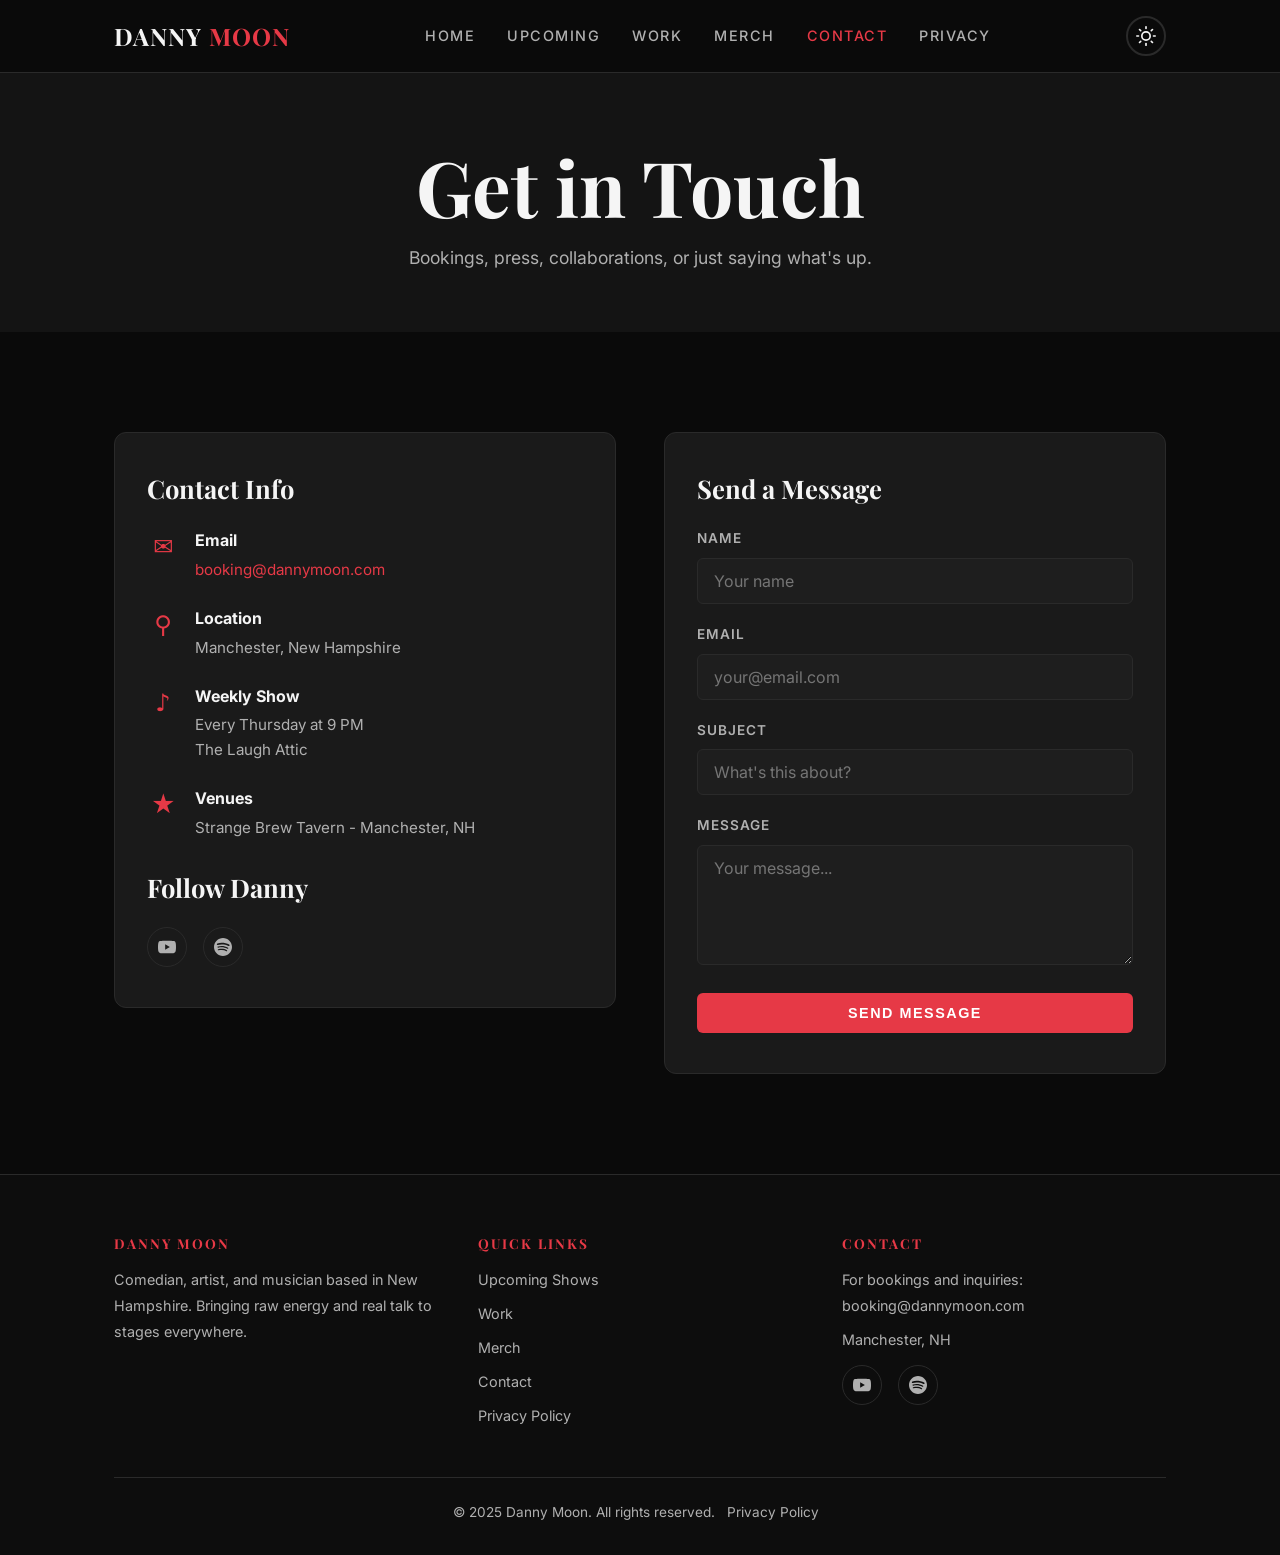
==== dm1/contact.html @ 83f5387e "PUSH IT FOR JESUS" ====
<!DOCTYPE html>
<html lang="en" data-theme="dark">
<head>
  <meta charset="UTF-8">
  <meta name="viewport" content="width=device-width, initial-scale=1.0">
  <title>Contact - Danny Moon</title>
  <meta name="description" content="Get in touch with Danny Moon for bookings, inquiries, and collaborations.">

  <!-- Fonts -->
  <link rel="preconnect" href="https://fonts.googleapis.com">
  <link rel="preconnect" href="https://fonts.gstatic.com" crossorigin>
  <link href="https://fonts.googleapis.com/css2?family=Inter:wght@400;500;600;700&family=Playfair+Display:ital,wght@0,400;0,700;1,400&display=swap" rel="stylesheet">

  <!-- Styles -->
  <link rel="stylesheet" href="style.css">
</head>
<body>

  <!-- ===== NAVIGATION ===== -->
  <nav class="navbar">
    <div class="container">
      <a href="index.html" class="nav-logo">DANNY <span>MOON</span></a>
      <ul class="nav-links" id="nav-links">
        <li><a href="index.html">Home</a></li>
        <li><a href="index.html#upcoming">Upcoming</a></li>
        <li><a href="index.html#work">Work</a></li>
        <li><a href="index.html#merch">Merch</a></li>
        <li><a href="contact.html" class="active">Contact</a></li>
        <li><a href="privacy.html">Privacy</a></li>
      </ul>
      <div style="display:flex;align-items:center;gap:12px;">
        <button class="theme-toggle" id="theme-toggle" aria-label="Toggle theme"></button>
        <button class="hamburger" id="hamburger" aria-label="Menu">
          <span></span><span></span><span></span>
        </button>
      </div>
    </div>
  </nav>

  <!-- ===== CONTACT HERO ===== -->
  <section class="contact-hero">
    <div class="container">
      <h1>Get in Touch</h1>
      <p style="color:var(--text-secondary); margin-top:12px; font-size:1.1rem;">Bookings, press, collaborations, or just saying what's up.</p>
    </div>
  </section>

  <!-- ===== CONTACT CONTENT ===== -->
  <section class="section">
    <div class="container">
      <div class="contact-content">

        <!-- Info Card -->
        <div class="contact-info-card">
          <h3>Contact Info</h3>

          <div class="contact-detail">
            <div class="icon">&#9993;</div>
            <div>
              <strong>Email</strong>
              <p><a href="mailto:booking@dannymoon.com">booking@dannymoon.com</a></p>
            </div>
          </div>

          <div class="contact-detail">
            <div class="icon">&#9906;</div>
            <div>
              <strong>Location</strong>
              <p>Manchester, New Hampshire</p>
            </div>
          </div>

          <div class="contact-detail">
            <div class="icon">&#9834;</div>
            <div>
              <strong>Weekly Show</strong>
              <p>Every Thursday at 9 PM<br>The Laugh Attic</p>
            </div>
          </div>

          <div class="contact-detail">
            <div class="icon">&#9733;</div>
            <div>
              <strong>Venues</strong>
              <p>Strange Brew Tavern - Manchester, NH</p>
            </div>
          </div>

          <h3 style="margin-top:32px;">Follow Danny</h3>
          <div class="social-links" style="margin-top:16px;">
            <a href="https://youtube.com/@moonkiddtv?si=SjjC8oL-Yl4p6Mle" target="_blank" rel="noopener" aria-label="YouTube">
              <svg width="18" height="18" viewBox="0 0 24 24" fill="currentColor"><path d="M23.498 6.186a3.016 3.016 0 0 0-2.122-2.136C19.505 3.545 12 3.545 12 3.545s-7.505 0-9.377.505A3.017 3.017 0 0 0 .502 6.186C0 8.07 0 12 0 12s0 3.93.502 5.814a3.016 3.016 0 0 0 2.122 2.136c1.871.505 9.376.505 9.376.505s7.505 0 9.377-.505a3.015 3.015 0 0 0 2.122-2.136C24 15.93 24 12 24 12s0-3.93-.502-5.814zM9.545 15.568V8.432L15.818 12l-6.273 3.568z"/></svg>
            </a>
            <a href="https://open.spotify.com/artist/1HLNnqBfvIBwXme7tqzdJm?si=hnwbcrXqQ1uflK0Pj6fdUg" target="_blank" rel="noopener" aria-label="Spotify">
              <svg width="18" height="18" viewBox="0 0 24 24" fill="currentColor"><path d="M12 0C5.4 0 0 5.4 0 12s5.4 12 12 12 12-5.4 12-12S18.66 0 12 0zm5.521 17.34c-.24.359-.66.48-1.021.24-2.82-1.74-6.36-2.101-10.561-1.141-.418.122-.779-.179-.899-.539-.12-.421.18-.78.54-.9 4.56-1.021 8.52-.6 11.64 1.32.42.18.479.659.301 1.02zm1.44-3.3c-.301.42-.841.6-1.262.3-3.239-1.98-8.159-2.58-11.939-1.38-.479.12-1.02-.12-1.14-.6-.12-.48.12-1.021.6-1.141C9.6 9.9 15 10.561 18.72 12.84c.361.181.54.78.241 1.2zm.12-3.36C15.24 8.4 8.82 8.16 5.16 9.301c-.6.179-1.2-.181-1.38-.721-.18-.601.18-1.2.72-1.381 4.26-1.26 11.28-1.02 15.721 1.621.539.3.719 1.02.419 1.56-.299.421-1.02.599-1.559.3z"/></svg>
            </a>
          </div>
        </div>

        <!-- Contact Form Card -->
        <div class="contact-form-card">
          <h3>Send a Message</h3>
          <form id="contact-form">
            <div class="form-group">
              <label for="name">Name</label>
              <input type="text" id="name" name="name" placeholder="Your name" required>
            </div>
            <div class="form-group">
              <label for="email">Email</label>
              <input type="email" id="email" name="email" placeholder="your@email.com" required>
            </div>
            <div class="form-group">
              <label for="subject">Subject</label>
              <input type="text" id="subject" name="subject" placeholder="What's this about?">
            </div>
            <div class="form-group">
              <label for="message">Message</label>
              <textarea id="message" name="message" placeholder="Your message..." required></textarea>
            </div>
            <button type="submit" class="btn btn-primary" style="width:100%;">Send Message</button>
          </form>
        </div>

      </div>
    </div>
  </section>

  <!-- ===== FOOTER ===== -->
  <footer class="footer">
    <div class="container">
      <div class="footer-grid">
        <div class="footer-col">
          <h4>Danny Moon</h4>
          <p>Comedian, artist, and musician based in New Hampshire. Bringing raw energy and real talk to stages everywhere.</p>
        </div>
        <div class="footer-col">
          <h4>Quick Links</h4>
          <ul>
            <li><a href="index.html#upcoming">Upcoming Shows</a></li>
            <li><a href="index.html#work">Work</a></li>
            <li><a href="index.html#merch">Merch</a></li>
            <li><a href="contact.html">Contact</a></li>
            <li><a href="privacy.html">Privacy Policy</a></li>
          </ul>
        </div>
        <div class="footer-col">
          <h4>Contact</h4>
          <p>For bookings and inquiries:</p>
          <p><a href="mailto:booking@dannymoon.com">booking@dannymoon.com</a></p>
          <p style="margin-top:8px;">Manchester, NH</p>
          <div class="social-links">
            <a href="https://youtube.com/@moonkiddtv?si=SjjC8oL-Yl4p6Mle" target="_blank" rel="noopener" aria-label="YouTube">
              <svg width="18" height="18" viewBox="0 0 24 24" fill="currentColor"><path d="M23.498 6.186a3.016 3.016 0 0 0-2.122-2.136C19.505 3.545 12 3.545 12 3.545s-7.505 0-9.377.505A3.017 3.017 0 0 0 .502 6.186C0 8.07 0 12 0 12s0 3.93.502 5.814a3.016 3.016 0 0 0 2.122 2.136c1.871.505 9.376.505 9.376.505s7.505 0 9.377-.505a3.015 3.015 0 0 0 2.122-2.136C24 15.93 24 12 24 12s0-3.93-.502-5.814zM9.545 15.568V8.432L15.818 12l-6.273 3.568z"/></svg>
            </a>
            <a href="https://open.spotify.com/artist/1HLNnqBfvIBwXme7tqzdJm?si=hnwbcrXqQ1uflK0Pj6fdUg" target="_blank" rel="noopener" aria-label="Spotify">
              <svg width="18" height="18" viewBox="0 0 24 24" fill="currentColor"><path d="M12 0C5.4 0 0 5.4 0 12s5.4 12 12 12 12-5.4 12-12S18.66 0 12 0zm5.521 17.34c-.24.359-.66.48-1.021.24-2.82-1.74-6.36-2.101-10.561-1.141-.418.122-.779-.179-.899-.539-.12-.421.18-.78.54-.9 4.56-1.021 8.52-.6 11.64 1.32.42.18.479.659.301 1.02zm1.44-3.3c-.301.42-.841.6-1.262.3-3.239-1.98-8.159-2.58-11.939-1.38-.479.12-1.02-.12-1.14-.6-.12-.48.12-1.021.6-1.141C9.6 9.9 15 10.561 18.72 12.84c.361.181.54.78.241 1.2zm.12-3.36C15.24 8.4 8.82 8.16 5.16 9.301c-.6.179-1.2-.181-1.38-.721-.18-.601.18-1.2.72-1.381 4.26-1.26 11.28-1.02 15.721 1.621.539.3.719 1.02.419 1.56-.299.421-1.02.599-1.559.3z"/></svg>
            </a>
          </div>
        </div>
      </div>
      <div class="footer-bottom">
        <p>&copy; 2025 Danny Moon. All rights reserved. <a href="privacy.html">Privacy Policy</a></p>
      </div>
    </div>
  </footer>

  <script src="script.js"></script>
</body>
</html>
---- dm1/style.css ----
/* ============================================
   Danny Moon - dannymoon.com
   Brand Colors: Red (#E63946) + Black + White
   ============================================ */

/* --- CSS Custom Properties (Dark Mode Default) --- */
:root {
  --bg-primary: #0a0a0a;
  --bg-secondary: #141414;
  --bg-card: #1a1a1a;
  --text-primary: #f5f5f5;
  --text-secondary: #b0b0b0;
  --accent: #E63946;
  --accent-hover: #ff4d5a;
  --border: #2a2a2a;
  --overlay: rgba(0, 0, 0, 0.65);
  --shadow: 0 4px 24px rgba(0, 0, 0, 0.4);
  --nav-bg: rgba(10, 10, 10, 0.92);
  --footer-bg: #0d0d0d;
  --input-bg: #1e1e1e;
  --transition: 0.3s ease;
}

/* --- Light Mode --- */
[data-theme="light"] {
  --bg-primary: #fafafa;
  --bg-secondary: #f0f0f0;
  --bg-card: #ffffff;
  --text-primary: #1a1a1a;
  --text-secondary: #555555;
  --accent: #D62839;
  --accent-hover: #b71c2c;
  --border: #ddd;
  --overlay: rgba(255, 255, 255, 0.45);
  --shadow: 0 4px 24px rgba(0, 0, 0, 0.1);
  --nav-bg: rgba(250, 250, 250, 0.92);
  --footer-bg: #eaeaea;
  --input-bg: #f5f5f5;
}

/* --- Reset & Base --- */
*,
*::before,
*::after {
  margin: 0;
  padding: 0;
  box-sizing: border-box;
}

html {
  scroll-behavior: smooth;
  font-size: 16px;
}

body {
  font-family: 'Inter', 'Segoe UI', system-ui, -apple-system, sans-serif;
  background-color: var(--bg-primary);
  color: var(--text-primary);
  line-height: 1.6;
  transition: background-color var(--transition), color var(--transition);
  overflow-x: hidden;
}

a {
  color: var(--accent);
  text-decoration: none;
  transition: color var(--transition);
}

a:hover {
  color: var(--accent-hover);
}

img {
  max-width: 100%;
  display: block;
}

/* --- Typography --- */
h1, h2, h3, h4 {
  font-family: 'Playfair Display', Georgia, serif;
  font-weight: 700;
  line-height: 1.2;
}

h1 { font-size: clamp(2.5rem, 6vw, 5rem); }
h2 { font-size: clamp(1.8rem, 4vw, 3rem); }
h3 { font-size: clamp(1.2rem, 2.5vw, 1.6rem); }

/* --- Container --- */
.container {
  max-width: 1100px;
  margin: 0 auto;
  padding: 0 24px;
}

/* --- Navigation --- */
.navbar {
  position: fixed;
  top: 0;
  left: 0;
  width: 100%;
  z-index: 1000;
  background: var(--nav-bg);
  backdrop-filter: blur(12px);
  -webkit-backdrop-filter: blur(12px);
  border-bottom: 1px solid var(--border);
  transition: background var(--transition);
}

.navbar .container {
  display: flex;
  align-items: center;
  justify-content: space-between;
  padding-top: 16px;
  padding-bottom: 16px;
}

.nav-logo {
  font-family: 'Playfair Display', Georgia, serif;
  font-size: 1.5rem;
  font-weight: 700;
  color: var(--text-primary);
  letter-spacing: 1px;
}

.nav-logo span {
  color: var(--accent);
}

.nav-links {
  display: flex;
  align-items: center;
  gap: 32px;
  list-style: none;
}

.nav-links a {
  color: var(--text-secondary);
  font-size: 0.9rem;
  font-weight: 500;
  text-transform: uppercase;
  letter-spacing: 1.5px;
  transition: color var(--transition);
}

.nav-links a:hover,
.nav-links a.active {
  color: var(--accent);
}

/* Theme Toggle */
.theme-toggle {
  background: none;
  border: 2px solid var(--border);
  border-radius: 50%;
  width: 40px;
  height: 40px;
  cursor: pointer;
  display: flex;
  align-items: center;
  justify-content: center;
  font-size: 1.2rem;
  color: var(--text-primary);
  transition: border-color var(--transition), color var(--transition);
}

.theme-toggle:hover {
  border-color: var(--accent);
  color: var(--accent);
}

/* Hamburger */
.hamburger {
  display: none;
  flex-direction: column;
  gap: 5px;
  background: none;
  border: none;
  cursor: pointer;
  padding: 4px;
}

.hamburger span {
  display: block;
  width: 26px;
  height: 2px;
  background: var(--text-primary);
  border-radius: 2px;
  transition: transform var(--transition), opacity var(--transition);
}

.hamburger.active span:nth-child(1) {
  transform: translateY(7px) rotate(45deg);
}

.hamburger.active span:nth-child(2) {
  opacity: 0;
}

.hamburger.active span:nth-child(3) {
  transform: translateY(-7px) rotate(-45deg);
}

/* --- Hero Section --- */
.hero {
  position: relative;
  height: 100vh;
  min-height: 600px;
  display: flex;
  align-items: center;
  justify-content: center;
  overflow: hidden;
}

.hero-slideshow {
  position: absolute;
  inset: 0;
  z-index: 0;
}

.hero-slideshow img {
  position: absolute;
  inset: 0;
  width: 100%;
  height: 100%;
  object-fit: cover;
  object-position: center top;
  opacity: 0;
  transition: opacity 1.5s ease-in-out;
}

.hero-slideshow img.active {
  opacity: 1;
}

.hero-overlay {
  position: absolute;
  inset: 0;
  background: var(--overlay);
  z-index: 1;
  transition: background var(--transition);
}

[data-theme="light"] .hero-overlay {
  background: rgba(255, 255, 255, 0.5);
}

.hero-content {
  position: relative;
  z-index: 2;
  text-align: center;
  padding: 0 24px;
  max-width: 800px;
}

.hero-content h1 {
  margin-bottom: 8px;
  text-shadow: 0 2px 16px rgba(0,0,0,0.5);
}

[data-theme="light"] .hero-content h1 {
  text-shadow: 0 2px 16px rgba(255,255,255,0.7);
}

.hero-content .tagline {
  font-size: clamp(1rem, 2.5vw, 1.3rem);
  color: var(--text-secondary);
  font-style: italic;
  margin-bottom: 32px;
}

.hero-scroll {
  display: inline-block;
  margin-top: 40px;
  animation: bounce 2s infinite;
}

.hero-scroll svg {
  width: 32px;
  height: 32px;
  stroke: var(--accent);
}

@keyframes bounce {
  0%, 20%, 50%, 80%, 100% { transform: translateY(0); }
  40% { transform: translateY(-12px); }
  60% { transform: translateY(-6px); }
}

/* --- Section Base --- */
.section {
  padding: 100px 0;
}

.section-alt {
  background: var(--bg-secondary);
}

.section-header {
  text-align: center;
  margin-bottom: 60px;
}

.section-header h2 {
  margin-bottom: 12px;
}

.section-header .accent-line {
  width: 60px;
  height: 3px;
  background: var(--accent);
  margin: 0 auto;
  border-radius: 2px;
}

/* --- Welcome Section --- */
.welcome {
  text-align: center;
}

.welcome blockquote {
  font-family: 'Playfair Display', Georgia, serif;
  font-size: clamp(1.3rem, 3vw, 2rem);
  font-style: italic;
  color: var(--text-primary);
  max-width: 700px;
  margin: 0 auto 20px;
  line-height: 1.5;
}

.welcome blockquote::before {
  content: "\201C";
  font-size: 4rem;
  color: var(--accent);
  display: block;
  line-height: 0.5;
  margin-bottom: 16px;
}

.welcome cite {
  font-size: 1rem;
  color: var(--accent);
  font-style: normal;
  font-weight: 600;
  letter-spacing: 2px;
  text-transform: uppercase;
}

/* --- Upcoming Section --- */
.upcoming-banner {
  background: var(--bg-card);
  border: 1px solid var(--border);
  border-left: 4px solid var(--accent);
  border-radius: 8px;
  padding: 32px 40px;
  margin-bottom: 32px;
  text-align: center;
}

.upcoming-banner h3 {
  margin-bottom: 8px;
  color: var(--accent);
}

.upcoming-banner p {
  color: var(--text-secondary);
  font-size: 1.05rem;
}

.upcoming-venue {
  font-weight: 600;
  color: var(--text-primary);
  display: block;
  margin-top: 6px;
}

.show-list {
  list-style: none;
  display: flex;
  flex-direction: column;
  gap: 16px;
}

.show-item {
  display: flex;
  align-items: center;
  justify-content: space-between;
  background: var(--bg-card);
  border: 1px solid var(--border);
  border-radius: 8px;
  padding: 20px 28px;
  transition: border-color var(--transition), transform var(--transition);
}

.show-item:hover {
  border-color: var(--accent);
  transform: translateY(-2px);
}

.show-date {
  font-family: 'Playfair Display', Georgia, serif;
  font-size: 1.1rem;
  font-weight: 700;
  min-width: 100px;
}

.show-info {
  flex: 1;
  padding: 0 24px;
}

.show-info .venue {
  font-weight: 600;
  font-size: 1rem;
}

.show-info .location {
  color: var(--text-secondary);
  font-size: 0.9rem;
}

.show-time {
  color: var(--accent);
  font-weight: 600;
  font-size: 0.95rem;
}

/* --- Work Section --- */
.work-grid {
  display: grid;
  grid-template-columns: repeat(auto-fit, minmax(320px, 1fr));
  gap: 32px;
}

.work-card {
  background: var(--bg-card);
  border: 1px solid var(--border);
  border-radius: 12px;
  padding: 40px 32px;
  text-align: center;
  transition: border-color var(--transition), transform var(--transition), box-shadow var(--transition);
}

.work-card:hover {
  border-color: var(--accent);
  transform: translateY(-4px);
  box-shadow: var(--shadow);
}

.work-card .icon {
  font-size: 3rem;
  margin-bottom: 20px;
}

.work-card h3 {
  margin-bottom: 12px;
}

.work-card p {
  color: var(--text-secondary);
  margin-bottom: 24px;
  font-size: 0.95rem;
}

.btn {
  display: inline-block;
  padding: 12px 32px;
  border-radius: 6px;
  font-weight: 600;
  font-size: 0.9rem;
  text-transform: uppercase;
  letter-spacing: 1.5px;
  transition: all var(--transition);
  cursor: pointer;
  border: none;
}

.btn-primary {
  background: var(--accent);
  color: #fff;
}

.btn-primary:hover {
  background: var(--accent-hover);
  color: #fff;
  transform: translateY(-2px);
}

.btn-outline {
  background: transparent;
  color: var(--accent);
  border: 2px solid var(--accent);
}

.btn-outline:hover {
  background: var(--accent);
  color: #fff;
}

/* --- Merch Section --- */
.merch-cta {
  text-align: center;
  padding: 60px 32px;
  background: var(--bg-card);
  border: 1px solid var(--border);
  border-radius: 12px;
}

.merch-cta h2 {
  margin-bottom: 16px;
}

.merch-cta p {
  color: var(--text-secondary);
  margin-bottom: 28px;
  max-width: 500px;
  margin-left: auto;
  margin-right: auto;
}

/* --- Newsletter Section --- */
.newsletter {
  text-align: center;
}

.newsletter-form {
  display: flex;
  gap: 12px;
  max-width: 480px;
  margin: 0 auto;
}

.newsletter-form input[type="email"] {
  flex: 1;
  padding: 14px 20px;
  border: 1px solid var(--border);
  border-radius: 6px;
  background: var(--input-bg);
  color: var(--text-primary);
  font-size: 1rem;
  outline: none;
  transition: border-color var(--transition);
}

.newsletter-form input[type="email"]:focus {
  border-color: var(--accent);
}

.newsletter-form input[type="email"]::placeholder {
  color: var(--text-secondary);
}

.newsletter-msg {
  margin-top: 12px;
  font-size: 0.9rem;
  color: var(--accent);
  min-height: 24px;
}

/* --- Footer --- */
.footer {
  background: var(--footer-bg);
  border-top: 1px solid var(--border);
  padding: 60px 0 32px;
  transition: background var(--transition);
}

.footer-grid {
  display: grid;
  grid-template-columns: repeat(auto-fit, minmax(220px, 1fr));
  gap: 40px;
  margin-bottom: 40px;
}

.footer-col h4 {
  font-size: 0.85rem;
  text-transform: uppercase;
  letter-spacing: 2px;
  color: var(--accent);
  margin-bottom: 16px;
}

.footer-col p,
.footer-col a {
  color: var(--text-secondary);
  font-size: 0.9rem;
  line-height: 1.8;
}

.footer-col a:hover {
  color: var(--accent);
}

.footer-col ul {
  list-style: none;
}

.footer-col ul li {
  margin-bottom: 8px;
}

.social-links {
  display: flex;
  gap: 16px;
  margin-top: 12px;
}

.social-links a {
  display: flex;
  align-items: center;
  justify-content: center;
  width: 40px;
  height: 40px;
  border: 1px solid var(--border);
  border-radius: 50%;
  color: var(--text-secondary);
  font-size: 1.1rem;
  transition: all var(--transition);
}

.social-links a:hover {
  border-color: var(--accent);
  color: var(--accent);
  transform: translateY(-2px);
}

.footer-bottom {
  border-top: 1px solid var(--border);
  padding-top: 24px;
  text-align: center;
  color: var(--text-secondary);
  font-size: 0.85rem;
}

.footer-bottom a {
  color: var(--text-secondary);
  margin: 0 8px;
}

.footer-bottom a:hover {
  color: var(--accent);
}

/* --- Contact Page --- */
.contact-hero {
  padding-top: 140px;
  padding-bottom: 60px;
  text-align: center;
  background: var(--bg-secondary);
}

.contact-content {
  display: grid;
  grid-template-columns: 1fr 1fr;
  gap: 48px;
  align-items: start;
}

.contact-info-card {
  background: var(--bg-card);
  border: 1px solid var(--border);
  border-radius: 12px;
  padding: 40px 32px;
}

.contact-info-card h3 {
  margin-bottom: 24px;
}

.contact-detail {
  display: flex;
  align-items: flex-start;
  gap: 16px;
  margin-bottom: 24px;
}

.contact-detail .icon {
  font-size: 1.5rem;
  color: var(--accent);
  min-width: 32px;
  text-align: center;
}

.contact-detail p {
  color: var(--text-secondary);
  font-size: 0.95rem;
}

.contact-detail strong {
  color: var(--text-primary);
  display: block;
  margin-bottom: 4px;
}

.contact-form-card {
  background: var(--bg-card);
  border: 1px solid var(--border);
  border-radius: 12px;
  padding: 40px 32px;
}

.contact-form-card h3 {
  margin-bottom: 24px;
}

.form-group {
  margin-bottom: 20px;
}

.form-group label {
  display: block;
  font-size: 0.85rem;
  font-weight: 600;
  text-transform: uppercase;
  letter-spacing: 1px;
  color: var(--text-secondary);
  margin-bottom: 8px;
}

.form-group input,
.form-group textarea {
  width: 100%;
  padding: 12px 16px;
  border: 1px solid var(--border);
  border-radius: 6px;
  background: var(--input-bg);
  color: var(--text-primary);
  font-size: 1rem;
  font-family: inherit;
  outline: none;
  transition: border-color var(--transition);
}

.form-group input:focus,
.form-group textarea:focus {
  border-color: var(--accent);
}

.form-group textarea {
  resize: vertical;
  min-height: 120px;
}

/* --- Privacy Page --- */
.privacy-hero {
  padding-top: 140px;
  padding-bottom: 60px;
  text-align: center;
  background: var(--bg-secondary);
}

.privacy-content {
  max-width: 800px;
  margin: 0 auto;
}

.privacy-content h2 {
  font-size: 1.5rem;
  margin-top: 40px;
  margin-bottom: 16px;
  color: var(--accent);
}

.privacy-content h3 {
  font-size: 1.2rem;
  margin-top: 24px;
  margin-bottom: 12px;
}

.privacy-content p {
  color: var(--text-secondary);
  margin-bottom: 16px;
  font-size: 0.95rem;
}

.privacy-content ul {
  color: var(--text-secondary);
  margin-bottom: 16px;
  padding-left: 24px;
  font-size: 0.95rem;
}

.privacy-content ul li {
  margin-bottom: 8px;
}

.privacy-content strong {
  color: var(--text-primary);
}

/* --- Responsive --- */
@media (max-width: 768px) {
  .nav-links {
    display: none;
    position: absolute;
    top: 100%;
    left: 0;
    width: 100%;
    background: var(--nav-bg);
    backdrop-filter: blur(12px);
    flex-direction: column;
    padding: 24px;
    gap: 20px;
    border-bottom: 1px solid var(--border);
  }

  .nav-links.open {
    display: flex;
  }

  .hamburger {
    display: flex;
  }

  .hero-content h1 {
    font-size: clamp(2rem, 8vw, 3.5rem);
  }

  .show-item {
    flex-direction: column;
    text-align: center;
    gap: 8px;
  }

  .show-info {
    padding: 0;
  }

  .work-grid {
    grid-template-columns: 1fr;
  }

  .contact-content {
    grid-template-columns: 1fr;
  }

  .newsletter-form {
    flex-direction: column;
  }

  .footer-grid {
    grid-template-columns: 1fr;
    text-align: center;
  }

  .social-links {
    justify-content: center;
  }
}

@media (max-width: 480px) {
  .section {
    padding: 64px 0;
  }

  .upcoming-banner {
    padding: 24px 20px;
  }
}
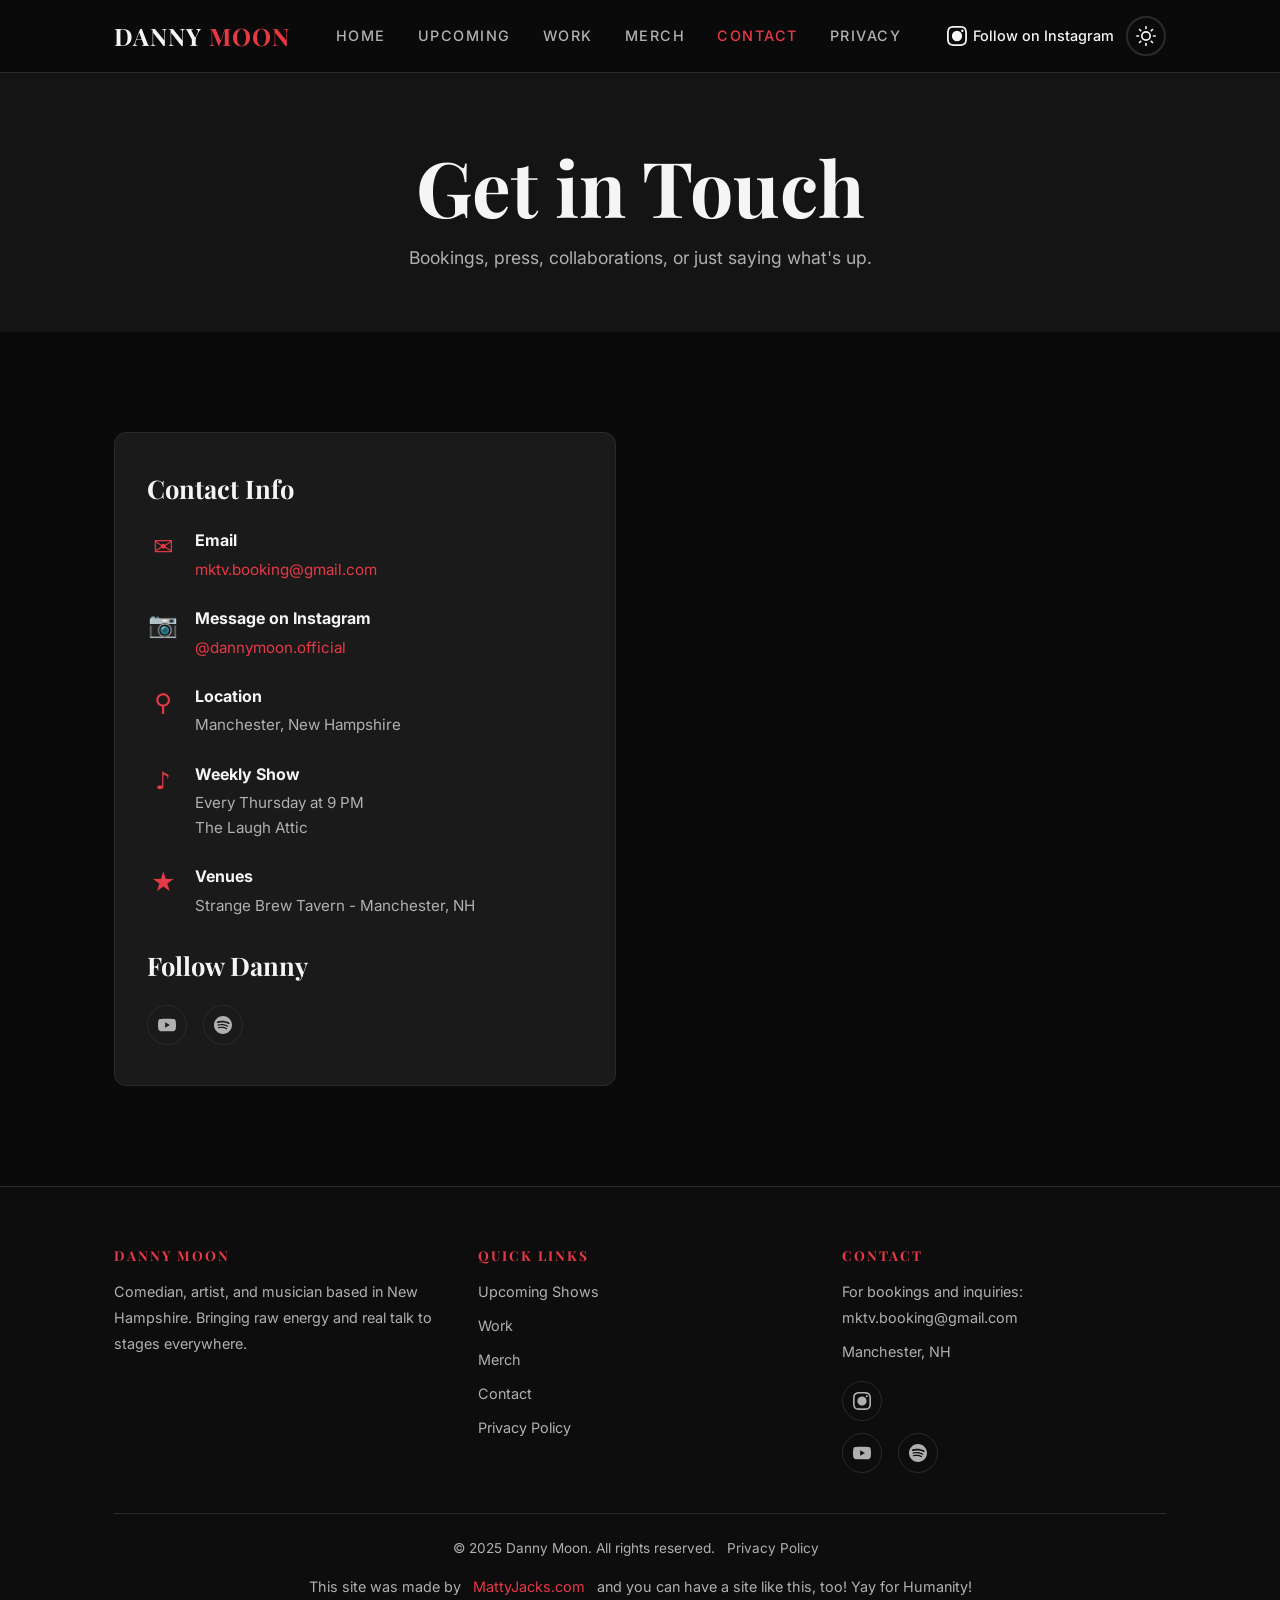
==== commit ed1171e0: "Added Instagram and Other Fixes" ====
--- a/dm1/contact.html
+++ b/dm1/contact.html
@@ -29,6 +29,10 @@
         <li><a href="privacy.html">Privacy</a></li>
       </ul>
       <div style="display:flex;align-items:center;gap:12px;">
+        <a href="https://www.instagram.com/dannymoon.official" target="_blank" rel="noopener" aria-label="Instagram" style="display:flex;align-items:center;gap:6px;color:var(--text-primary);text-decoration:none;font-size:0.9rem;font-weight:500;transition:color var(--transition);" class="instagram-link">
+          <svg width="20" height="20" viewBox="0 0 24 24" fill="currentColor"><path d="M12 2.163c3.204 0 3.584.012 4.85.07 3.252.148 4.771 1.691 4.919 4.919.058 1.265.069 1.645.069 4.849 0 3.205-.012 3.584-.069 4.849-.149 3.225-1.664 4.771-4.919 4.919-1.266.058-1.644.07-4.85.07-3.204 0-3.584-.012-4.849-.07-3.26-.149-4.771-1.699-4.919-4.92-.058-1.265-.07-1.644-.07-4.849 0-3.204.013-3.583.07-4.849.149-3.227 1.664-4.771 4.919-4.919 1.266-.057 1.645-.069 4.849-.069zm0-2.163c-3.259 0-3.667.014-4.947.072-4.358.2-6.78 2.618-6.98 6.98-.059 1.281-.073 1.689-.073 4.948 0 3.259.014 3.668.072 4.948.2 4.358 2.618 6.78 6.98 6.98 1.281.058 1.689.072 4.948.072 3.259 0 3.668-.014 4.948-.072 4.354-.2 6.782-2.618 6.979-6.98.059-1.28.073-1.689.073-4.948 0-3.259-.014-3.667-.072-4.947-.196-4.354-2.617-6.78-6.979-6.98-1.281-.059-1.69-.073-4.949-.073zM5.838 12a6.162 6.162 0 1 1 12.324 0 6.162 6.162 0 0 1-12.324 0zM12 16a4 4 0 1 1 0-8 4 4 0 0 1 0 8zm4.965-10.322a1.44 1.44 0 1 1 2.881.001 1.44 1.44 0 0 1-2.881-.001z"/></svg>
+          Follow on Instagram
+        </a>
         <button class="theme-toggle" id="theme-toggle" aria-label="Toggle theme"></button>
         <button class="hamburger" id="hamburger" aria-label="Menu">
           <span></span><span></span><span></span>
@@ -58,7 +62,15 @@
             <div class="icon">&#9993;</div>
             <div>
               <strong>Email</strong>
-              <p><a href="mailto:booking@dannymoon.com">booking@dannymoon.com</a></p>
+              <p><a href="mailto:mktv.booking@gmail.com">mktv.booking@gmail.com</a></p>
+            </div>
+          </div>
+
+          <div class="contact-detail">
+            <div class="icon">📷</div>
+            <div>
+              <strong>Message on Instagram</strong>
+              <p><a href="https://www.instagram.com/dannymoon.official" target="_blank" rel="noopener">@dannymoon.official</a></p>
             </div>
           </div>
 
@@ -97,29 +109,6 @@
           </div>
         </div>
 
-        <!-- Contact Form Card -->
-        <div class="contact-form-card">
-          <h3>Send a Message</h3>
-          <form id="contact-form">
-            <div class="form-group">
-              <label for="name">Name</label>
-              <input type="text" id="name" name="name" placeholder="Your name" required>
-            </div>
-            <div class="form-group">
-              <label for="email">Email</label>
-              <input type="email" id="email" name="email" placeholder="your@email.com" required>
-            </div>
-            <div class="form-group">
-              <label for="subject">Subject</label>
-              <input type="text" id="subject" name="subject" placeholder="What's this about?">
-            </div>
-            <div class="form-group">
-              <label for="message">Message</label>
-              <textarea id="message" name="message" placeholder="Your message..." required></textarea>
-            </div>
-            <button type="submit" class="btn btn-primary" style="width:100%;">Send Message</button>
-          </form>
-        </div>
 
       </div>
     </div>
@@ -146,8 +135,13 @@
         <div class="footer-col">
           <h4>Contact</h4>
           <p>For bookings and inquiries:</p>
-          <p><a href="mailto:booking@dannymoon.com">booking@dannymoon.com</a></p>
+          <p><a href="mailto:mktv.booking@gmail.com">mktv.booking@gmail.com</a></p>
           <p style="margin-top:8px;">Manchester, NH</p>
+          <div class="social-links" style="margin-top:16px;">
+            <a href="https://www.instagram.com/dannymoon.official" target="_blank" rel="noopener" aria-label="Instagram">
+              <svg width="18" height="18" viewBox="0 0 24 24" fill="currentColor"><path d="M12 2.163c3.204 0 3.584.012 4.85.07 3.252.148 4.771 1.691 4.919 4.919.058 1.265.069 1.645.069 4.849 0 3.205-.012 3.584-.069 4.849-.149 3.225-1.664 4.771-4.919 4.919-1.266.058-1.644.07-4.85.07-3.204 0-3.584-.012-4.849-.07-3.26-.149-4.771-1.699-4.919-4.92-.058-1.265-.07-1.644-.07-4.849 0-3.204.013-3.583.07-4.849.149-3.227 1.664-4.771 4.919-4.919 1.266-.057 1.645-.069 4.849-.069zm0-2.163c-3.259 0-3.667.014-4.947.072-4.358.2-6.78 2.618-6.98 6.98-.059 1.281-.073 1.689-.073 4.948 0 3.259.014 3.668.072 4.948.2 4.358 2.618 6.78 6.98 6.98 1.281.058 1.689.072 4.948.072 3.259 0 3.668-.014 4.948-.072 4.354-.2 6.782-2.618 6.979-6.98.059-1.28.073-1.689.073-4.948 0-3.259-.014-3.667-.072-4.947-.196-4.354-2.617-6.78-6.979-6.98-1.281-.059-1.69-.073-4.949-.073zM5.838 12a6.162 6.162 0 1 1 12.324 0 6.162 6.162 0 0 1-12.324 0zM12 16a4 4 0 1 1 0-8 4 4 0 0 1 0 8zm4.965-10.322a1.44 1.44 0 1 1 2.881.001 1.44 1.44 0 0 1-2.881-.001z"/></svg>
+            </a>
+          </div>
           <div class="social-links">
             <a href="https://youtube.com/@moonkiddtv?si=SjjC8oL-Yl4p6Mle" target="_blank" rel="noopener" aria-label="YouTube">
               <svg width="18" height="18" viewBox="0 0 24 24" fill="currentColor"><path d="M23.498 6.186a3.016 3.016 0 0 0-2.122-2.136C19.505 3.545 12 3.545 12 3.545s-7.505 0-9.377.505A3.017 3.017 0 0 0 .502 6.186C0 8.07 0 12 0 12s0 3.93.502 5.814a3.016 3.016 0 0 0 2.122 2.136c1.871.505 9.376.505 9.376.505s7.505 0 9.377-.505a3.015 3.015 0 0 0 2.122-2.136C24 15.93 24 12 24 12s0-3.93-.502-5.814zM9.545 15.568V8.432L15.818 12l-6.273 3.568z"/></svg>
@@ -160,6 +154,7 @@
       </div>
       <div class="footer-bottom">
         <p>&copy; 2025 Danny Moon. All rights reserved. <a href="privacy.html">Privacy Policy</a></p>
+        <p style="margin-top:16px;font-size:0.9rem;color:var(--text-secondary);">This site was made by <a href="https://mattyjacks.com" target="_blank" rel="noopener" style="color:var(--accent);text-decoration:none;">MattyJacks.com</a> and you can have a site like this, too! Yay for Humanity!</p>
       </div>
     </div>
   </footer>
--- a/dm1/style.css
+++ b/dm1/style.css
@@ -498,6 +498,57 @@
   color: #fff;
 }
 
+/* --- Events Section --- */
+.events-gallery {
+  display: grid;
+  grid-template-columns: repeat(auto-fit, minmax(300px, 1fr));
+  gap: 32px;
+  margin-bottom: 32px;
+}
+
+.event-card {
+  position: relative;
+  overflow: hidden;
+  border-radius: 12px;
+  aspect-ratio: 4/3;
+  cursor: pointer;
+  transition: transform var(--transition);
+}
+
+.event-card img {
+  width: 100%;
+  height: 100%;
+  object-fit: cover;
+  object-position: center;
+  transition: transform var(--transition);
+}
+
+.event-card:hover img {
+  transform: scale(1.05);
+}
+
+.event-overlay {
+  position: absolute;
+  inset: 0;
+  background: linear-gradient(135deg, rgba(230, 57, 70, 0.8) 0%, rgba(0, 0, 0, 0.8) 100%);
+  display: flex;
+  align-items: center;
+  justify-content: center;
+  opacity: 0;
+  transition: opacity var(--transition);
+}
+
+.event-card:hover .event-overlay {
+  opacity: 1;
+}
+
+.event-overlay h3 {
+  color: #fff;
+  text-align: center;
+  font-size: 1.5rem;
+  text-shadow: 0 2px 8px rgba(0, 0, 0, 0.5);
+}
+
 /* --- Merch Section --- */
 .merch-cta {
   text-align: center;
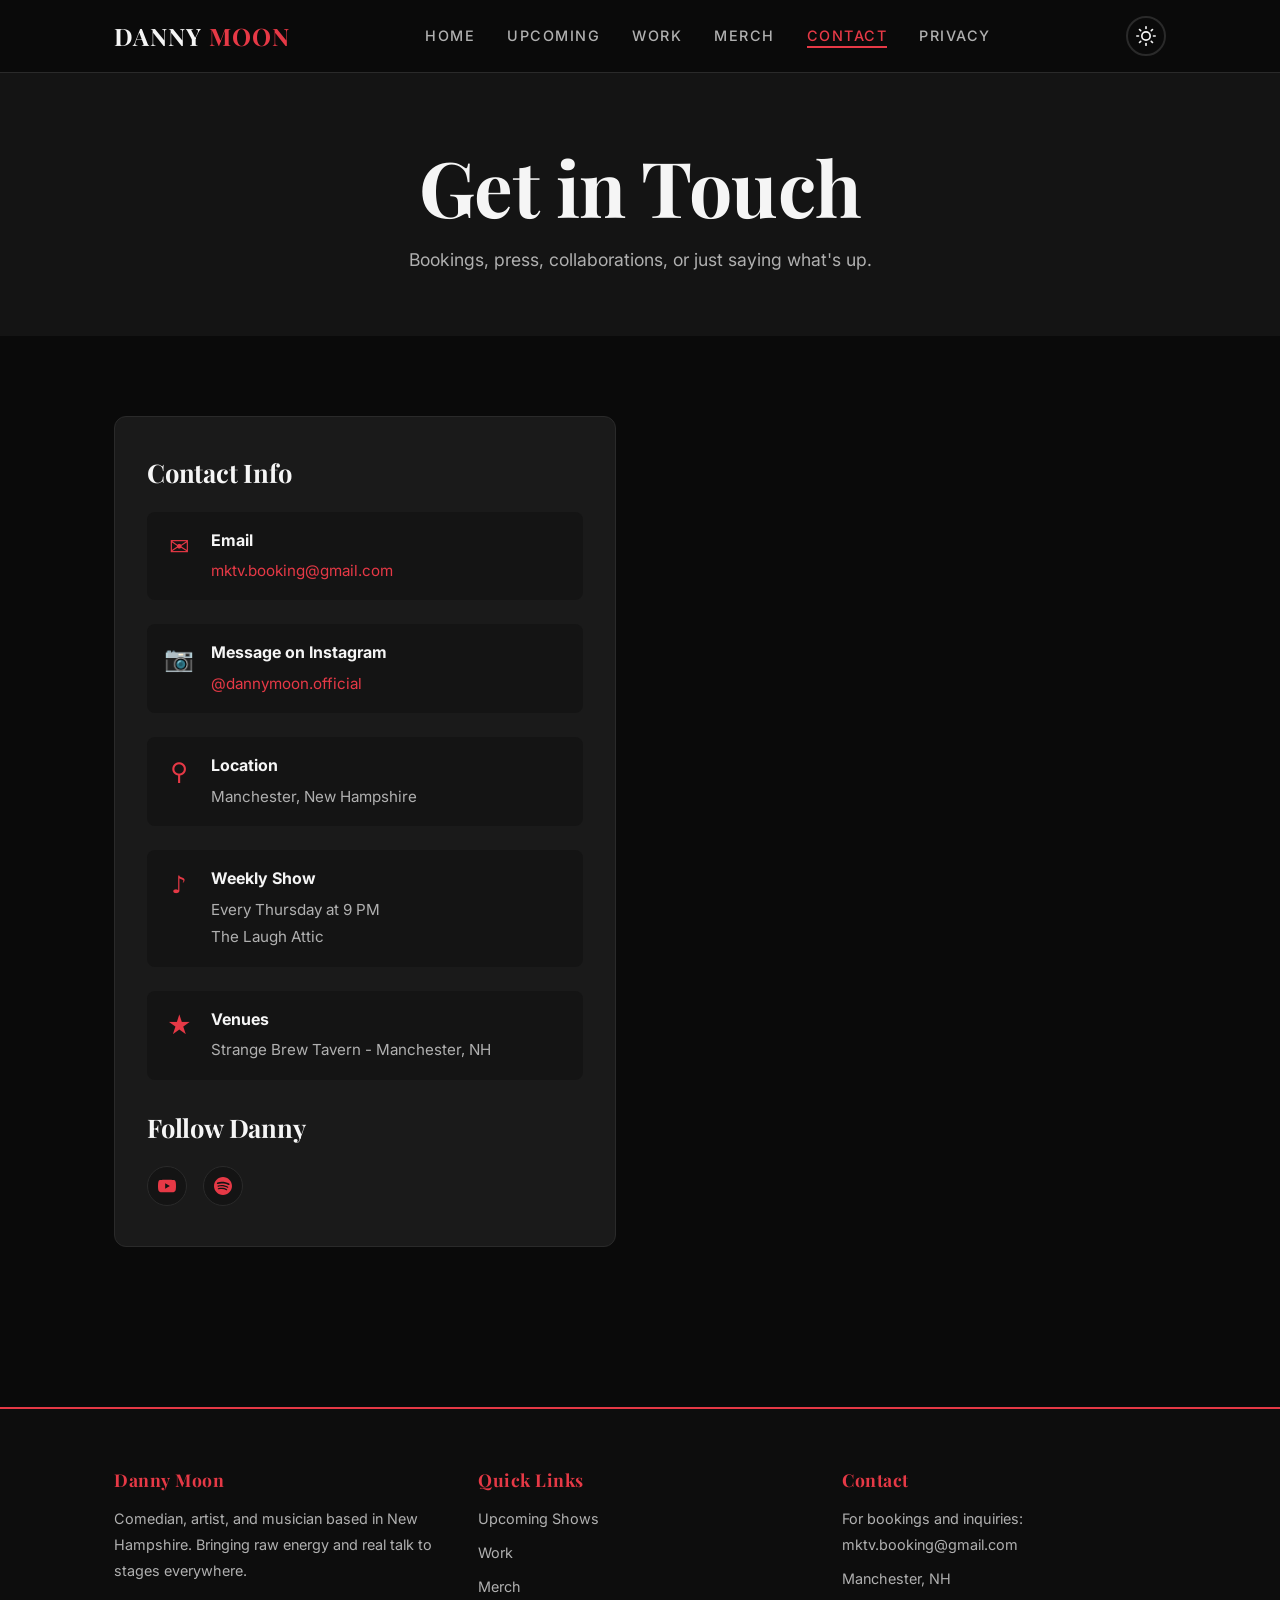
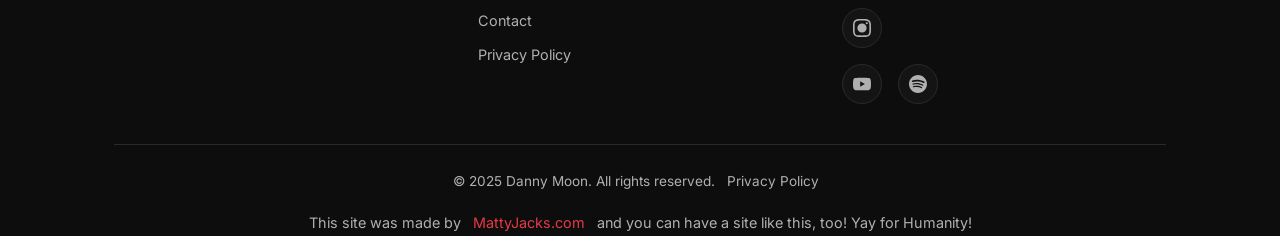
==== commit d9ccad4e: "Update!" ====
--- a/dm1/contact.html
+++ b/dm1/contact.html
@@ -29,10 +29,6 @@
         <li><a href="privacy.html">Privacy</a></li>
       </ul>
       <div style="display:flex;align-items:center;gap:12px;">
-        <a href="https://www.instagram.com/dannymoon.official" target="_blank" rel="noopener" aria-label="Instagram" style="display:flex;align-items:center;gap:6px;color:var(--text-primary);text-decoration:none;font-size:0.9rem;font-weight:500;transition:color var(--transition);" class="instagram-link">
-          <svg width="20" height="20" viewBox="0 0 24 24" fill="currentColor"><path d="M12 2.163c3.204 0 3.584.012 4.85.07 3.252.148 4.771 1.691 4.919 4.919.058 1.265.069 1.645.069 4.849 0 3.205-.012 3.584-.069 4.849-.149 3.225-1.664 4.771-4.919 4.919-1.266.058-1.644.07-4.85.07-3.204 0-3.584-.012-4.849-.07-3.26-.149-4.771-1.699-4.919-4.92-.058-1.265-.07-1.644-.07-4.849 0-3.204.013-3.583.07-4.849.149-3.227 1.664-4.771 4.919-4.919 1.266-.057 1.645-.069 4.849-.069zm0-2.163c-3.259 0-3.667.014-4.947.072-4.358.2-6.78 2.618-6.98 6.98-.059 1.281-.073 1.689-.073 4.948 0 3.259.014 3.668.072 4.948.2 4.358 2.618 6.78 6.98 6.98 1.281.058 1.689.072 4.948.072 3.259 0 3.668-.014 4.948-.072 4.354-.2 6.782-2.618 6.979-6.98.059-1.28.073-1.689.073-4.948 0-3.259-.014-3.667-.072-4.947-.196-4.354-2.617-6.78-6.979-6.98-1.281-.059-1.69-.073-4.949-.073zM5.838 12a6.162 6.162 0 1 1 12.324 0 6.162 6.162 0 0 1-12.324 0zM12 16a4 4 0 1 1 0-8 4 4 0 0 1 0 8zm4.965-10.322a1.44 1.44 0 1 1 2.881.001 1.44 1.44 0 0 1-2.881-.001z"/></svg>
-          Follow on Instagram
-        </a>
         <button class="theme-toggle" id="theme-toggle" aria-label="Toggle theme"></button>
         <button class="hamburger" id="hamburger" aria-label="Menu">
           <span></span><span></span><span></span>
--- a/dm1/style.css
+++ b/dm1/style.css
@@ -19,6 +19,8 @@
   --footer-bg: #0d0d0d;
   --input-bg: #1e1e1e;
   --transition: 0.3s ease;
+  --transition-fast: 0.15s ease;
+  --transition-slow: 0.5s ease;
 }
 
 /* --- Light Mode --- */
@@ -71,6 +73,17 @@
   color: var(--accent-hover);
 }
 
+/* Improvement 1: Better button hover effects */
+.btn {
+  transition: all var(--transition);
+  box-shadow: 0 2px 8px rgba(0, 0, 0, 0.2);
+}
+
+.btn:hover {
+  transform: translateY(-2px);
+  box-shadow: 0 4px 16px rgba(0, 0, 0, 0.3);
+}
+
 img {
   max-width: 100%;
   display: block;
@@ -83,9 +96,15 @@
   line-height: 1.2;
 }
 
-h1 { font-size: clamp(2.5rem, 6vw, 5rem); }
-h2 { font-size: clamp(1.8rem, 4vw, 3rem); }
-h3 { font-size: clamp(1.2rem, 2.5vw, 1.6rem); }
+h1 { font-size: clamp(2.5rem, 6vw, 5rem); letter-spacing: -0.5px; }
+h2 { font-size: clamp(1.8rem, 4vw, 3rem); letter-spacing: -0.3px; }
+h3 { font-size: clamp(1.2rem, 2.5vw, 1.6rem); letter-spacing: -0.2px; }
+
+/* Improvement 2: Better typography hierarchy */
+p {
+  color: var(--text-secondary);
+  line-height: 1.8;
+}
 
 /* --- Container --- */
 .container {
@@ -147,6 +166,28 @@
 .nav-links a:hover,
 .nav-links a.active {
   color: var(--accent);
+}
+
+/* Improvement 3: Smooth nav link underline */
+.nav-links a {
+  position: relative;
+  padding-bottom: 4px;
+}
+
+.nav-links a::after {
+  content: '';
+  position: absolute;
+  bottom: 0;
+  left: 0;
+  width: 0;
+  height: 2px;
+  background: var(--accent);
+  transition: width var(--transition-fast);
+}
+
+.nav-links a:hover::after,
+.nav-links a.active::after {
+  width: 100%;
 }
 
 /* Theme Toggle */
@@ -168,6 +209,12 @@
 .theme-toggle:hover {
   border-color: var(--accent);
   color: var(--accent);
+  transform: rotate(20deg);
+}
+
+/* Improvement 4: Smooth theme toggle rotation */
+.theme-toggle {
+  transition: all var(--transition);
 }
 
 /* Hamburger */
@@ -217,6 +264,10 @@
   position: absolute;
   inset: 0;
   z-index: 0;
+  max-width: 700px;
+  left: 50%;
+  transform: translateX(-50%);
+  width: 100%;
 }
 
 .hero-slideshow img {
@@ -252,11 +303,26 @@
   text-align: center;
   padding: 0 24px;
   max-width: 800px;
+  animation: fadeInUp 0.8s ease-out;
+}
+
+/* Improvement 5: Hero content fade-in animation */
+@keyframes fadeInUp {
+  from {
+    opacity: 0;
+    transform: translateY(30px);
+  }
+  to {
+    opacity: 1;
+    transform: translateY(0);
+  }
 }
 
 .hero-content h1 {
-  margin-bottom: 8px;
+  margin-bottom: 16px;
   text-shadow: 0 2px 16px rgba(0,0,0,0.5);
+  font-weight: 700;
+  letter-spacing: -1px;
 }
 
 [data-theme="light"] .hero-content h1 {
@@ -290,28 +356,45 @@
 
 /* --- Section Base --- */
 .section {
-  padding: 100px 0;
-}
-
-.section-alt {
-  background: var(--bg-secondary);
+  padding: 80px 0;
+  background-color: var(--bg-primary);
+  transition: background-color var(--transition);
+}
+
+/* Improvement 6: Better section spacing */
+.section:nth-child(even) {
+  background-color: var(--bg-secondary);
 }
 
 .section-header {
+  margin-bottom: 48px;
   text-align: center;
-  margin-bottom: 60px;
-}
-
+}
+
+/* Improvement 7: Enhanced section headers */
 .section-header h2 {
-  margin-bottom: 12px;
+  margin-bottom: 16px;
+  position: relative;
+  display: inline-block;
 }
 
 .section-header .accent-line {
   width: 60px;
-  height: 3px;
+  height: 4px;
   background: var(--accent);
   margin: 0 auto;
   border-radius: 2px;
+  animation: expandWidth 0.6s ease-out;
+}
+
+/* Improvement 8: Animated accent line */
+@keyframes expandWidth {
+  from {
+    width: 0;
+  }
+  to {
+    width: 60px;
+  }
 }
 
 /* --- Welcome Section --- */
@@ -350,12 +433,18 @@
 /* --- Upcoming Section --- */
 .upcoming-banner {
   background: var(--bg-card);
-  border: 1px solid var(--border);
+  padding: 24px;
+  border-radius: 8px;
+  margin-bottom: 16px;
   border-left: 4px solid var(--accent);
-  border-radius: 8px;
-  padding: 32px 40px;
-  margin-bottom: 32px;
-  text-align: center;
+  transition: all var(--transition);
+}
+
+/* Improvement 17: Better upcoming banner hover */
+.upcoming-banner:hover {
+  background: var(--bg-secondary);
+  box-shadow: 0 4px 16px rgba(230, 57, 70, 0.1);
+  transform: translateX(4px);
 }
 
 .upcoming-banner h3 {
@@ -435,17 +524,18 @@
 
 .work-card {
   background: var(--bg-card);
+  padding: 40px 24px;
+  border-radius: 12px;
+  text-align: center;
   border: 1px solid var(--border);
-  border-radius: 12px;
-  padding: 40px 32px;
-  text-align: center;
-  transition: border-color var(--transition), transform var(--transition), box-shadow var(--transition);
-}
-
+  transition: all var(--transition);
+}
+
+/* Improvement 9: Enhanced card hover effects */
 .work-card:hover {
+  transform: translateY(-8px);
   border-color: var(--accent);
-  transform: translateY(-4px);
-  box-shadow: var(--shadow);
+  box-shadow: 0 12px 32px rgba(230, 57, 70, 0.15);
 }
 
 .work-card .icon {
@@ -476,15 +566,25 @@
   border: none;
 }
 
+/* Improvement 10: Better button styling */
 .btn-primary {
   background: var(--accent);
-  color: #fff;
+  color: white;
+  padding: 12px 32px;
+  border-radius: 6px;
+  font-weight: 600;
+  font-size: 0.95rem;
+  border: none;
+  cursor: pointer;
+  transition: all var(--transition);
+  display: inline-block;
+  text-decoration: none;
 }
 
 .btn-primary:hover {
   background: var(--accent-hover);
-  color: #fff;
   transform: translateY(-2px);
+  box-shadow: 0 6px 20px rgba(230, 57, 70, 0.3);
 }
 
 .btn-outline {
@@ -510,9 +610,13 @@
   position: relative;
   overflow: hidden;
   border-radius: 12px;
-  aspect-ratio: 4/3;
-  cursor: pointer;
-  transition: transform var(--transition);
+  aspect-ratio: 1;
+  transition: all var(--transition);
+}
+
+/* Improvement 14: Better event card hover */
+.event-card:hover {
+  transform: scale(1.05);
 }
 
 .event-card img {
@@ -530,7 +634,7 @@
 .event-overlay {
   position: absolute;
   inset: 0;
-  background: linear-gradient(135deg, rgba(230, 57, 70, 0.8) 0%, rgba(0, 0, 0, 0.8) 100%);
+  background: linear-gradient(135deg, rgba(230, 57, 70, 0.8), rgba(0, 0, 0, 0.8));
   display: flex;
   align-items: center;
   justify-content: center;
@@ -538,6 +642,7 @@
   transition: opacity var(--transition);
 }
 
+/* Improvement 15: Better event overlay gradient */
 .event-card:hover .event-overlay {
   opacity: 1;
 }
@@ -552,22 +657,21 @@
 /* --- Merch Section --- */
 .merch-cta {
   text-align: center;
-  padding: 60px 32px;
-  background: var(--bg-card);
-  border: 1px solid var(--border);
+  padding: 60px 40px;
+  background: linear-gradient(135deg, var(--bg-card), var(--bg-secondary));
   border-radius: 12px;
+  border: 1px solid var(--accent);
+  transition: all var(--transition);
+}
+
+/* Improvement 16: Better merch CTA styling */
+.merch-cta:hover {
+  box-shadow: 0 12px 40px rgba(230, 57, 70, 0.2);
+  transform: translateY(-4px);
 }
 
 .merch-cta h2 {
   margin-bottom: 16px;
-}
-
-.merch-cta p {
-  color: var(--text-secondary);
-  margin-bottom: 28px;
-  max-width: 500px;
-  margin-left: auto;
-  margin-right: auto;
 }
 
 /* --- Newsletter Section --- */
@@ -612,9 +716,18 @@
 /* --- Footer --- */
 .footer {
   background: var(--footer-bg);
-  border-top: 1px solid var(--border);
-  padding: 60px 0 32px;
-  transition: background var(--transition);
+  padding: 60px 0 0;
+  border-top: 2px solid var(--accent);
+  margin-top: 80px;
+  transition: background-color var(--transition);
+}
+
+/* Improvement 11: Better footer styling */
+.footer-col h4 {
+  margin-bottom: 16px;
+  color: var(--accent);
+  font-size: 1.1rem;
+  letter-spacing: 0.5px;
 }
 
 .footer-grid {
@@ -624,14 +737,6 @@
   margin-bottom: 40px;
 }
 
-.footer-col h4 {
-  font-size: 0.85rem;
-  text-transform: uppercase;
-  letter-spacing: 2px;
-  color: var(--accent);
-  margin-bottom: 16px;
-}
-
 .footer-col p,
 .footer-col a {
   color: var(--text-secondary);
@@ -654,26 +759,26 @@
 .social-links {
   display: flex;
   gap: 16px;
-  margin-top: 12px;
-}
-
+  margin-top: 16px;
+}
+
+/* Improvement 12: Enhanced social links */
 .social-links a {
-  display: flex;
+  display: inline-flex;
   align-items: center;
   justify-content: center;
   width: 40px;
   height: 40px;
+  border-radius: 50%;
+  background: var(--bg-secondary);
+  transition: all var(--transition);
   border: 1px solid var(--border);
-  border-radius: 50%;
-  color: var(--text-secondary);
-  font-size: 1.1rem;
-  transition: all var(--transition);
 }
 
 .social-links a:hover {
+  background: var(--accent);
+  transform: translateY(-4px);
   border-color: var(--accent);
-  color: var(--accent);
-  transform: translateY(-2px);
 }
 
 .footer-bottom {
@@ -721,9 +826,20 @@
 
 .contact-detail {
   display: flex;
-  align-items: flex-start;
   gap: 16px;
   margin-bottom: 24px;
+  align-items: flex-start;
+  padding: 16px;
+  border-radius: 8px;
+  background: var(--bg-secondary);
+  transition: all var(--transition);
+}
+
+/* Improvement 13: Better contact details styling */
+.contact-detail:hover {
+  background: var(--bg-card);
+  border-left: 4px solid var(--accent);
+  padding-left: 20px;
 }
 
 .contact-detail .icon {
@@ -838,6 +954,24 @@
 
 .privacy-content strong {
   color: var(--text-primary);
+}
+
+/* Improvement 18: Smooth scrollbar styling */
+::-webkit-scrollbar {
+  width: 10px;
+}
+
+::-webkit-scrollbar-track {
+  background: var(--bg-primary);
+}
+
+::-webkit-scrollbar-thumb {
+  background: var(--accent);
+  border-radius: 5px;
+}
+
+::-webkit-scrollbar-thumb:hover {
+  background: var(--accent-hover);
 }
 
 /* --- Responsive --- */
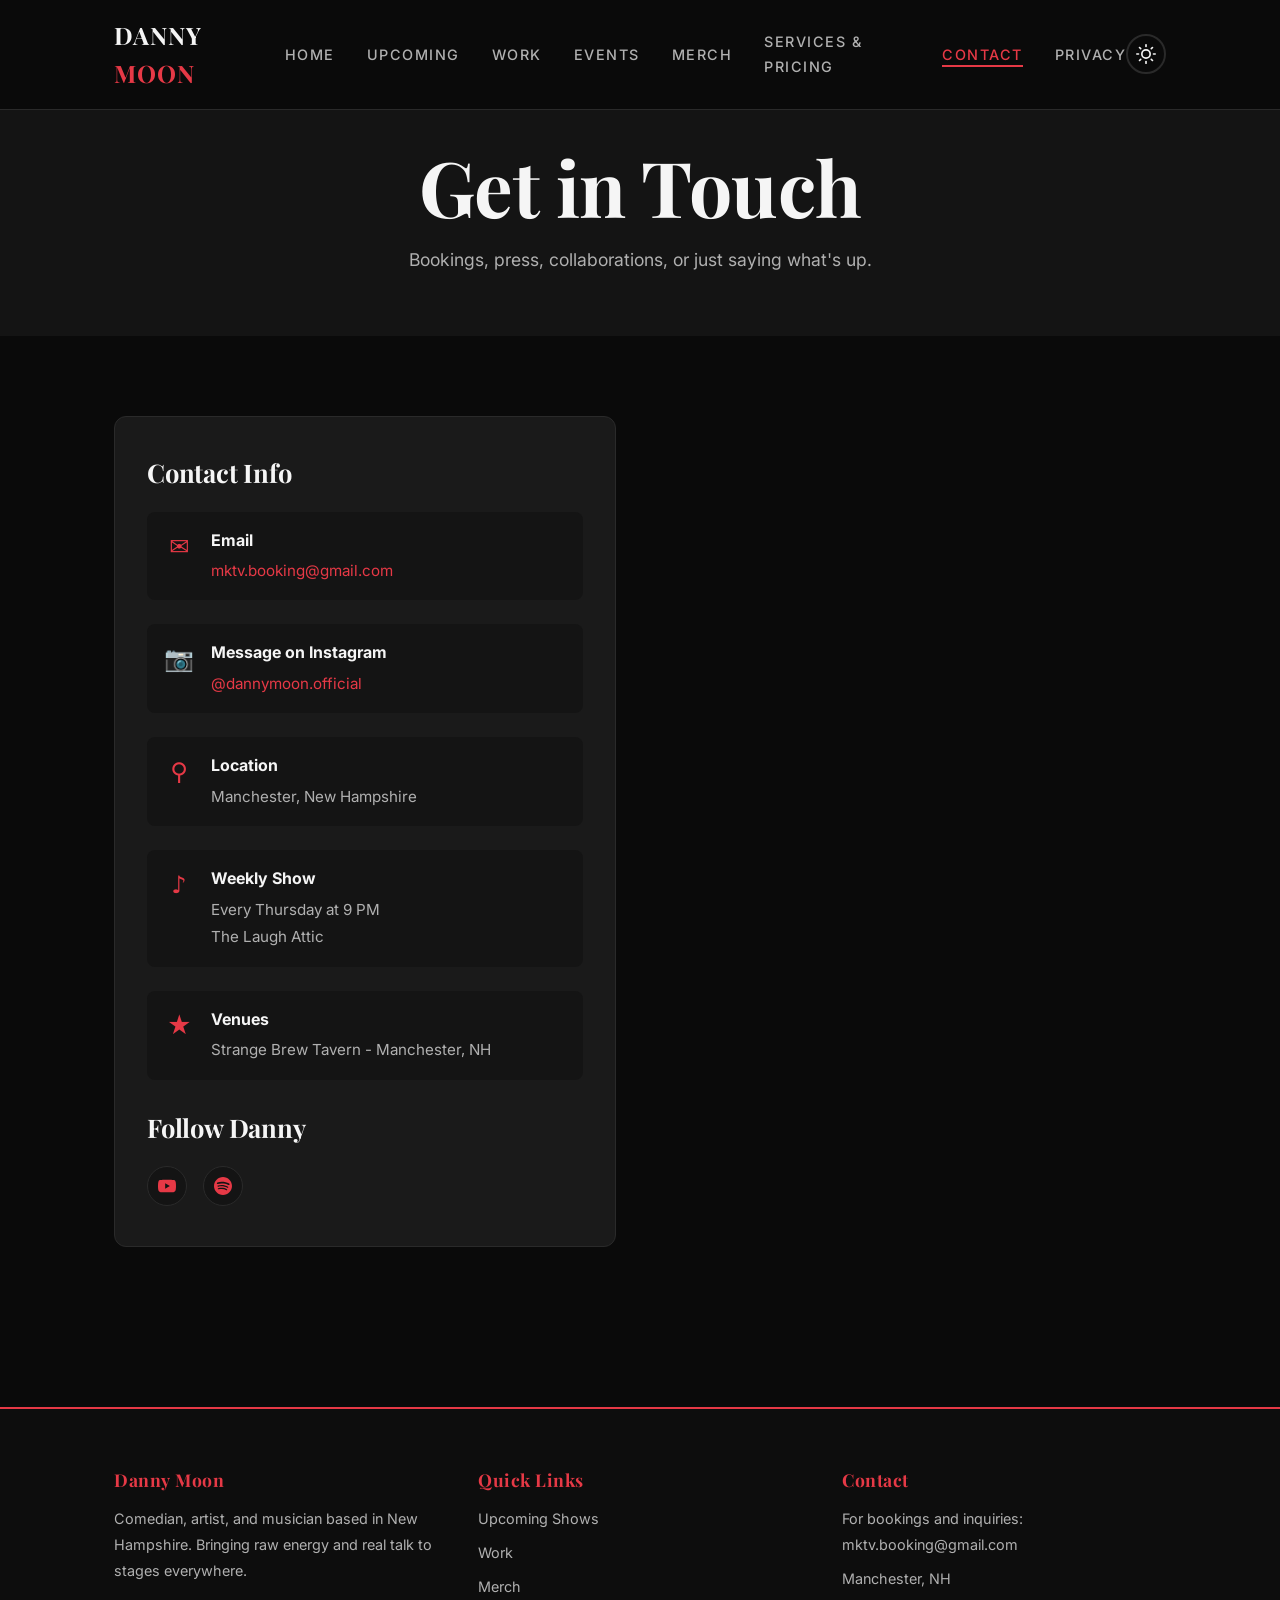
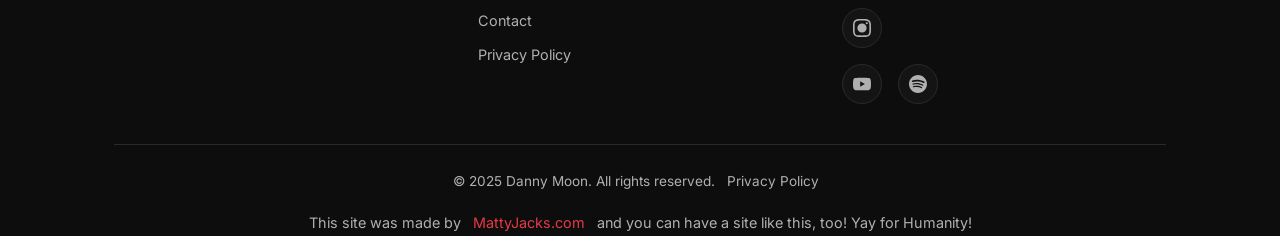
==== commit 846ddb06: "Pricing Page, Nav Bar Unification" ====
--- a/dm1/contact.html
+++ b/dm1/contact.html
@@ -16,26 +16,8 @@
 </head>
 <body>
 
-  <!-- ===== NAVIGATION ===== -->
-  <nav class="navbar">
-    <div class="container">
-      <a href="index.html" class="nav-logo">DANNY <span>MOON</span></a>
-      <ul class="nav-links" id="nav-links">
-        <li><a href="index.html">Home</a></li>
-        <li><a href="index.html#upcoming">Upcoming</a></li>
-        <li><a href="index.html#work">Work</a></li>
-        <li><a href="index.html#merch">Merch</a></li>
-        <li><a href="contact.html" class="active">Contact</a></li>
-        <li><a href="privacy.html">Privacy</a></li>
-      </ul>
-      <div style="display:flex;align-items:center;gap:12px;">
-        <button class="theme-toggle" id="theme-toggle" aria-label="Toggle theme"></button>
-        <button class="hamburger" id="hamburger" aria-label="Menu">
-          <span></span><span></span><span></span>
-        </button>
-      </div>
-    </div>
-  </nav>
+  <!-- ===== NAVIGATION (built by script.js) ===== -->
+  <nav id="main-nav"></nav>
 
   <!-- ===== CONTACT HERO ===== -->
   <section class="contact-hero">
--- a/dm1/style.css
+++ b/dm1/style.css
@@ -974,6 +974,390 @@
   background: var(--accent-hover);
 }
 
+/* --- Pricing Page --- */
+.pricing-hero {
+  padding-top: 160px;
+  padding-bottom: 80px;
+  text-align: center;
+  background: linear-gradient(135deg, var(--bg-primary) 0%, var(--bg-secondary) 50%, var(--bg-primary) 100%);
+  position: relative;
+  overflow: hidden;
+}
+
+.pricing-hero::before {
+  content: '';
+  position: absolute;
+  top: -50%;
+  left: -50%;
+  width: 200%;
+  height: 200%;
+  background: radial-gradient(ellipse at center, rgba(230, 57, 70, 0.08) 0%, transparent 60%);
+  animation: pricingGlow 8s ease-in-out infinite alternate;
+}
+
+@keyframes pricingGlow {
+  from { transform: scale(1) rotate(0deg); }
+  to { transform: scale(1.1) rotate(5deg); }
+}
+
+.pricing-hero-label {
+  display: inline-block;
+  font-size: 0.85rem;
+  font-weight: 600;
+  letter-spacing: 3px;
+  text-transform: uppercase;
+  color: var(--accent);
+  margin-bottom: 20px;
+  position: relative;
+  z-index: 1;
+}
+
+.pricing-hero h1 {
+  position: relative;
+  z-index: 1;
+  margin-bottom: 16px;
+  animation: fadeInUp 0.8s ease-out;
+}
+
+.pricing-hero-sub {
+  font-size: clamp(1rem, 2.5vw, 1.25rem);
+  color: var(--text-secondary) !important;
+  position: relative;
+  z-index: 1;
+}
+
+.pricing-hero .btn {
+  position: relative;
+  z-index: 1;
+}
+
+/* Social Proof Bar */
+.proof-bar {
+  background: var(--bg-card);
+  border-top: 1px solid var(--border);
+  border-bottom: 1px solid var(--border);
+  padding: 40px 0;
+}
+
+.proof-grid {
+  display: grid;
+  grid-template-columns: repeat(4, 1fr);
+  gap: 32px;
+  text-align: center;
+}
+
+.proof-item {
+  display: flex;
+  flex-direction: column;
+  gap: 4px;
+}
+
+.proof-number {
+  font-family: 'Playfair Display', Georgia, serif;
+  font-size: clamp(1.5rem, 3vw, 2.2rem);
+  font-weight: 700;
+  color: var(--accent);
+  line-height: 1.2;
+}
+
+.proof-label {
+  font-size: 0.85rem;
+  color: var(--text-secondary);
+  font-weight: 500;
+  letter-spacing: 0.5px;
+}
+
+/* Pricing Section */
+.pricing-section .section-subtitle {
+  color: var(--text-secondary);
+  font-size: 1.05rem;
+  margin-top: 16px;
+}
+
+/* Price Cards */
+.pricing-cards-row {
+  display: grid;
+  grid-template-columns: repeat(2, 1fr);
+  gap: 32px;
+  max-width: 900px;
+  margin: 0 auto;
+}
+
+.pricing-cards-three {
+  grid-template-columns: repeat(3, 1fr);
+  max-width: 1100px;
+}
+
+.price-card {
+  background: var(--bg-card);
+  border: 1px solid var(--border);
+  border-radius: 16px;
+  padding: 40px 32px;
+  text-align: center;
+  position: relative;
+  transition: all var(--transition);
+  display: flex;
+  flex-direction: column;
+}
+
+.price-card:hover {
+  transform: translateY(-8px);
+  box-shadow: 0 16px 48px rgba(0, 0, 0, 0.3);
+  border-color: rgba(230, 57, 70, 0.3);
+}
+
+.price-card-featured {
+  border-color: var(--accent);
+  background: linear-gradient(180deg, var(--bg-card) 0%, rgba(230, 57, 70, 0.05) 100%);
+  transform: scale(1.03);
+  box-shadow: 0 8px 32px rgba(230, 57, 70, 0.15);
+}
+
+.price-card-featured:hover {
+  transform: scale(1.03) translateY(-8px);
+  box-shadow: 0 20px 56px rgba(230, 57, 70, 0.25);
+}
+
+.price-card-badge {
+  position: absolute;
+  top: -14px;
+  left: 50%;
+  transform: translateX(-50%);
+  background: var(--accent);
+  color: white;
+  padding: 6px 24px;
+  border-radius: 20px;
+  font-size: 0.75rem;
+  font-weight: 700;
+  letter-spacing: 1.5px;
+  text-transform: uppercase;
+  white-space: nowrap;
+}
+
+.price-card-icon {
+  font-size: 2.5rem;
+  margin-bottom: 8px;
+}
+
+.price-card-header {
+  margin-bottom: 24px;
+}
+
+.price-card-header h3 {
+  font-size: 1.3rem;
+  margin-bottom: 4px;
+  color: var(--text-primary);
+}
+
+.price-duration {
+  font-size: 0.9rem;
+  color: var(--text-secondary) !important;
+  font-weight: 500;
+}
+
+.price-card-price {
+  margin-bottom: 28px;
+  padding: 20px 0;
+  border-top: 1px solid var(--border);
+  border-bottom: 1px solid var(--border);
+}
+
+.price-amount {
+  font-family: 'Playfair Display', Georgia, serif;
+  font-size: clamp(1.3rem, 2vw, 1.6rem);
+  font-weight: 700;
+  color: var(--accent);
+}
+
+.price-features {
+  list-style: none;
+  text-align: left;
+  margin-bottom: 32px;
+  flex-grow: 1;
+}
+
+.price-features li {
+  padding: 8px 0;
+  color: var(--text-secondary);
+  font-size: 0.9rem;
+  position: relative;
+  padding-left: 28px;
+}
+
+.price-features li::before {
+  content: '';
+  position: absolute;
+  left: 0;
+  top: 50%;
+  transform: translateY(-50%);
+  width: 18px;
+  height: 18px;
+  background: var(--accent);
+  border-radius: 50%;
+  opacity: 0.15;
+}
+
+.price-features li::after {
+  content: '';
+  position: absolute;
+  left: 5px;
+  top: 50%;
+  transform: translateY(-50%) rotate(45deg);
+  width: 5px;
+  height: 9px;
+  border-bottom: 2px solid var(--accent);
+  border-right: 2px solid var(--accent);
+}
+
+.price-btn {
+  width: 100%;
+  text-align: center;
+  margin-top: auto;
+}
+
+/* Signature Cards */
+.price-card-signature {
+  border-radius: 20px;
+  padding: 48px 32px;
+}
+
+/* Speaker Kit */
+.speaker-kit {
+  display: grid;
+  grid-template-columns: 1.2fr 1fr;
+  gap: 48px;
+  align-items: start;
+}
+
+.speaker-kit-labels {
+  display: flex;
+  flex-wrap: wrap;
+  gap: 8px;
+  margin-bottom: 24px;
+}
+
+.kit-tag {
+  display: inline-block;
+  padding: 6px 16px;
+  border: 1px solid var(--accent);
+  border-radius: 20px;
+  font-size: 0.8rem;
+  font-weight: 600;
+  color: var(--accent);
+  letter-spacing: 0.5px;
+}
+
+.speaker-kit-text {
+  font-size: 1.05rem;
+  line-height: 1.9 !important;
+  color: var(--text-secondary) !important;
+  margin-bottom: 32px;
+}
+
+.speaker-kit-stats {
+  display: flex;
+  flex-direction: column;
+  gap: 20px;
+}
+
+.kit-stat {
+  display: flex;
+  gap: 16px;
+  align-items: flex-start;
+  padding: 16px;
+  background: var(--bg-card);
+  border-radius: 12px;
+  border: 1px solid var(--border);
+  transition: all var(--transition);
+}
+
+.kit-stat:hover {
+  border-color: var(--accent);
+  transform: translateX(4px);
+}
+
+.kit-stat-icon {
+  font-size: 1.5rem;
+  min-width: 40px;
+  text-align: center;
+}
+
+.kit-stat p {
+  font-size: 0.9rem;
+  color: var(--text-secondary) !important;
+  line-height: 1.6;
+}
+
+.speaker-kit-services {
+  background: var(--bg-card);
+  border: 1px solid var(--border);
+  border-radius: 16px;
+  padding: 40px 32px;
+}
+
+.speaker-kit-services h3 {
+  margin-bottom: 28px;
+  font-size: 1.3rem;
+  color: var(--text-primary);
+}
+
+.kit-service-list {
+  display: flex;
+  flex-direction: column;
+  gap: 20px;
+}
+
+.kit-service-item {
+  display: flex;
+  gap: 16px;
+  align-items: flex-start;
+  padding: 16px;
+  border-radius: 10px;
+  transition: all var(--transition);
+}
+
+.kit-service-item:hover {
+  background: var(--bg-secondary);
+}
+
+.kit-service-num {
+  font-family: 'Playfair Display', Georgia, serif;
+  font-size: 1.3rem;
+  font-weight: 700;
+  color: var(--accent);
+  min-width: 36px;
+  line-height: 1.4;
+}
+
+.kit-service-item strong {
+  display: block;
+  color: var(--text-primary);
+  margin-bottom: 4px;
+  font-size: 1rem;
+}
+
+.kit-service-item p {
+  font-size: 0.85rem;
+  color: var(--text-secondary) !important;
+}
+
+/* Final CTA */
+.pricing-final-cta {
+  text-align: center;
+  padding: 100px 0;
+  background: linear-gradient(135deg, var(--bg-primary) 0%, rgba(230, 57, 70, 0.08) 50%, var(--bg-primary) 100%);
+  position: relative;
+}
+
+.pricing-final-cta h2 {
+  margin-bottom: 16px;
+}
+
+.pricing-final-cta p {
+  font-size: 1.1rem;
+  color: var(--text-secondary);
+}
+
 /* --- Responsive --- */
 @media (max-width: 768px) {
   .nav-links {
@@ -1032,6 +1416,35 @@
   .social-links {
     justify-content: center;
   }
+
+  .proof-grid {
+    grid-template-columns: repeat(2, 1fr);
+    gap: 24px;
+  }
+
+  .pricing-cards-row,
+  .pricing-cards-three {
+    grid-template-columns: 1fr;
+    max-width: 500px;
+    margin: 0 auto;
+  }
+
+  .price-card-featured {
+    transform: none;
+  }
+
+  .price-card-featured:hover {
+    transform: translateY(-8px);
+  }
+
+  .speaker-kit {
+    grid-template-columns: 1fr;
+  }
+
+  .pricing-hero {
+    padding-top: 130px;
+    padding-bottom: 60px;
+  }
 }
 
 @media (max-width: 480px) {
@@ -1042,4 +1455,13 @@
   .upcoming-banner {
     padding: 24px 20px;
   }
-}
+
+  .proof-grid {
+    grid-template-columns: 1fr 1fr;
+    gap: 16px;
+  }
+
+  .price-card {
+    padding: 32px 20px;
+  }
+}
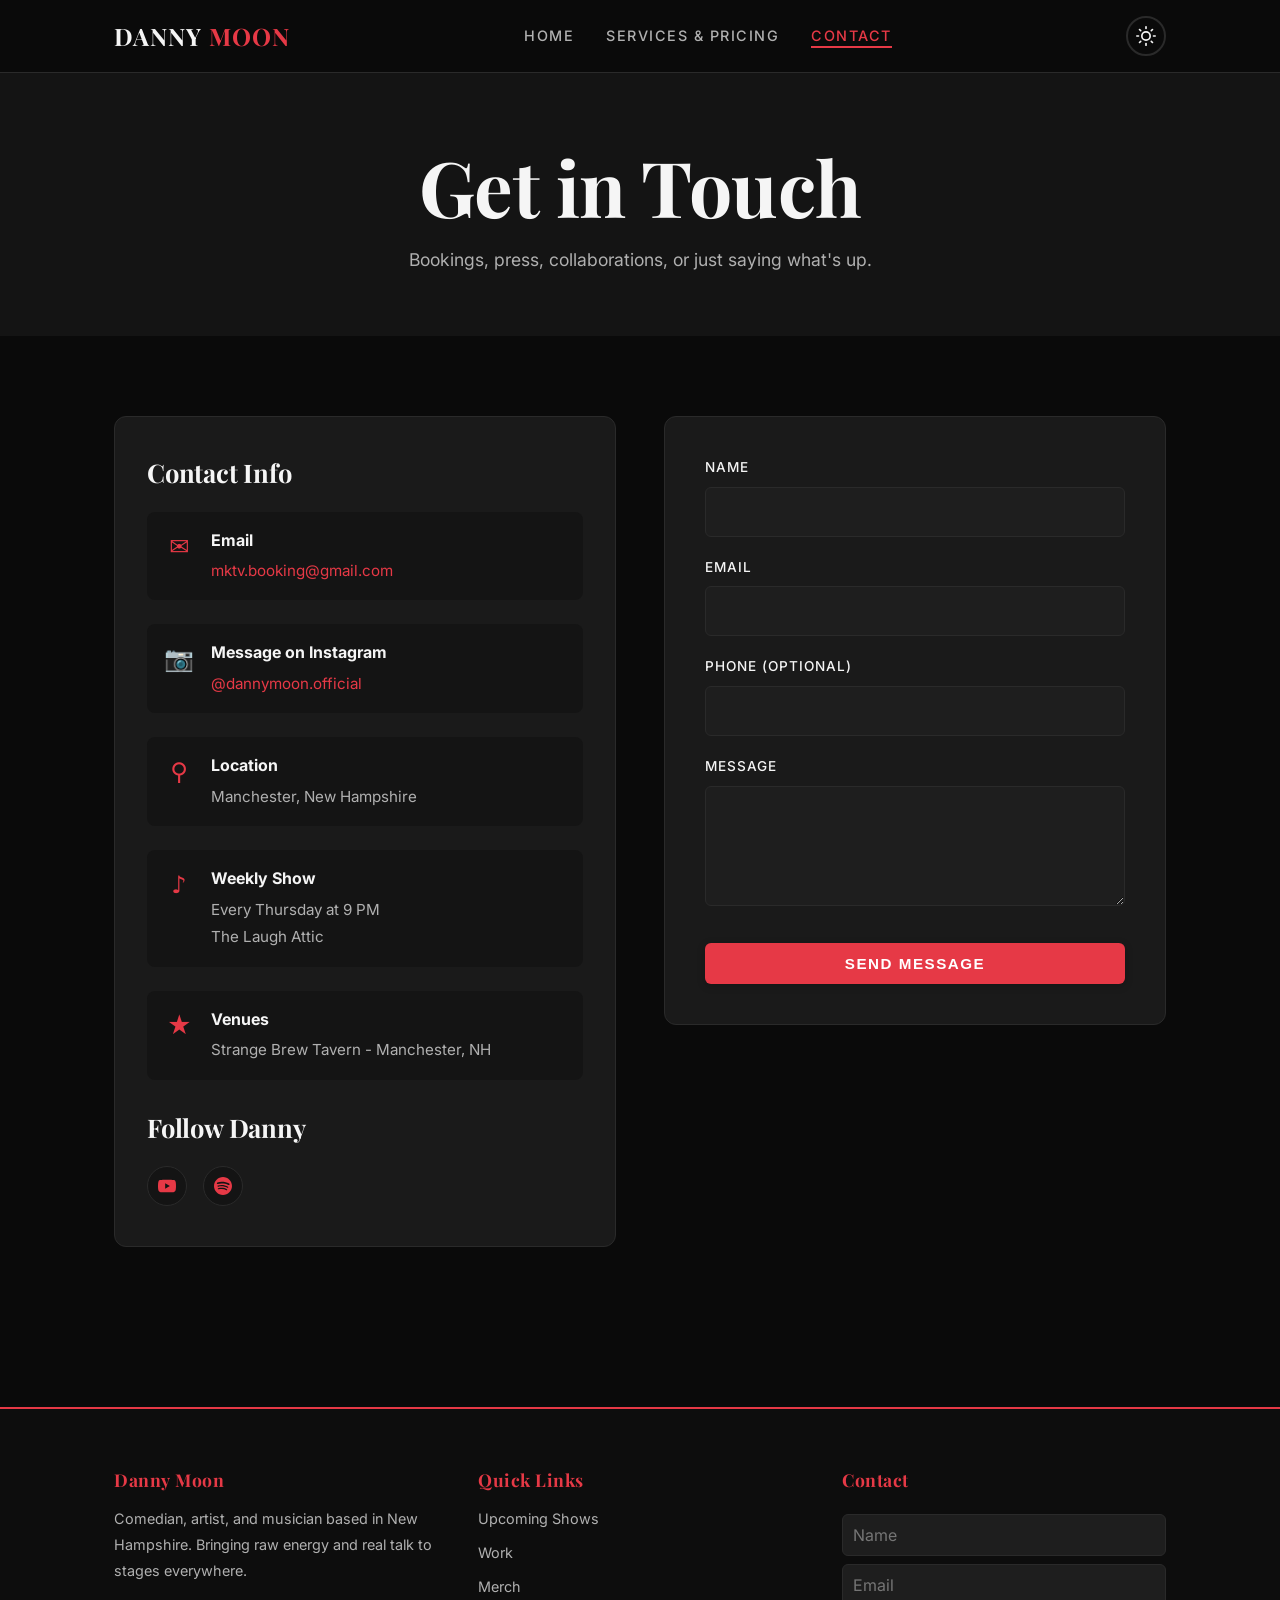
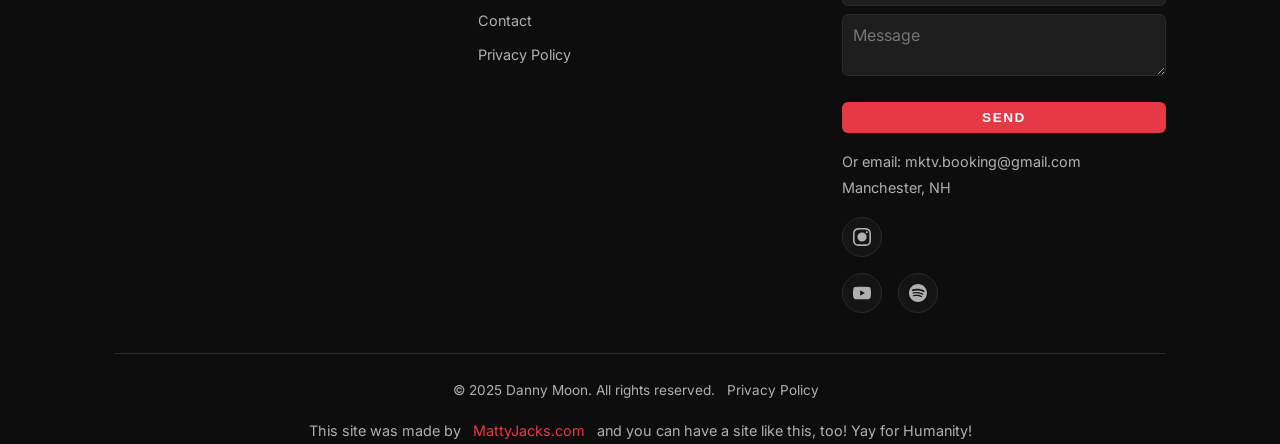
==== commit 0f9206cd: "Contact Form Integration" ====
--- a/dm1/contact.html
+++ b/dm1/contact.html
@@ -87,6 +87,29 @@
           </div>
         </div>
 
+        <!-- Contact Form -->
+        <div class="contact-form-wrapper">
+          <form class="brevo-form" data-source="Contact Page" style="margin: 0; max-width: 100%;">
+            <div class="form-group">
+              <label for="contact-name">Name</label>
+              <input type="text" id="contact-name" name="name" required>
+            </div>
+            <div class="form-group">
+              <label for="contact-email">Email</label>
+              <input type="email" id="contact-email" name="email" required>
+            </div>
+            <div class="form-group">
+              <label for="contact-phone">Phone (Optional)</label>
+              <input type="tel" id="contact-phone" name="phone">
+            </div>
+            <div class="form-group">
+              <label for="contact-message">Message</label>
+              <textarea id="contact-message" name="message" required></textarea>
+            </div>
+            <button type="submit" class="btn btn-primary">Send Message</button>
+            <div class="form-status"></div>
+          </form>
+        </div>
 
       </div>
     </div>
@@ -112,9 +135,23 @@
         </div>
         <div class="footer-col">
           <h4>Contact</h4>
-          <p>For bookings and inquiries:</p>
-          <p><a href="mailto:mktv.booking@gmail.com">mktv.booking@gmail.com</a></p>
-          <p style="margin-top:8px;">Manchester, NH</p>
+          <div class="footer-form">
+            <form class="brevo-form" data-source="Footer">
+              <div class="form-group" style="margin-bottom: 8px;">
+                <input type="text" name="name" placeholder="Name" required>
+              </div>
+              <div class="form-group" style="margin-bottom: 8px;">
+                <input type="email" name="email" placeholder="Email" required>
+              </div>
+              <div class="form-group" style="margin-bottom: 8px;">
+                <textarea name="message" placeholder="Message" rows="2" style="min-height: 60px;" required></textarea>
+              </div>
+              <button type="submit" class="btn btn-primary" style="padding: 8px; font-size: 0.85rem;">Send</button>
+              <div class="form-status" style="padding: 8px; font-size: 0.85rem; margin-top: 8px;"></div>
+            </form>
+          </div>
+          <p style="margin-top:16px;">Or email: <a href="mailto:mktv.booking@gmail.com">mktv.booking@gmail.com</a></p>
+          <p>Manchester, NH</p>
           <div class="social-links" style="margin-top:16px;">
             <a href="https://www.instagram.com/dannymoon.official" target="_blank" rel="noopener" aria-label="Instagram">
               <svg width="18" height="18" viewBox="0 0 24 24" fill="currentColor"><path d="M12 2.163c3.204 0 3.584.012 4.85.07 3.252.148 4.771 1.691 4.919 4.919.058 1.265.069 1.645.069 4.849 0 3.205-.012 3.584-.069 4.849-.149 3.225-1.664 4.771-4.919 4.919-1.266.058-1.644.07-4.85.07-3.204 0-3.584-.012-4.849-.07-3.26-.149-4.771-1.699-4.919-4.92-.058-1.265-.07-1.644-.07-4.849 0-3.204.013-3.583.07-4.849.149-3.227 1.664-4.771 4.919-4.919 1.266-.057 1.645-.069 4.849-.069zm0-2.163c-3.259 0-3.667.014-4.947.072-4.358.2-6.78 2.618-6.98 6.98-.059 1.281-.073 1.689-.073 4.948 0 3.259.014 3.668.072 4.948.2 4.358 2.618 6.78 6.98 6.98 1.281.058 1.689.072 4.948.072 3.259 0 3.668-.014 4.948-.072 4.354-.2 6.782-2.618 6.979-6.98.059-1.28.073-1.689.073-4.948 0-3.259-.014-3.667-.072-4.947-.196-4.354-2.617-6.78-6.979-6.98-1.281-.059-1.69-.073-4.949-.073zM5.838 12a6.162 6.162 0 1 1 12.324 0 6.162 6.162 0 0 1-12.324 0zM12 16a4 4 0 1 1 0-8 4 4 0 0 1 0 8zm4.965-10.322a1.44 1.44 0 1 1 2.881.001 1.44 1.44 0 0 1-2.881-.001z"/></svg>
--- a/dm1/style.css
+++ b/dm1/style.css
@@ -1224,9 +1224,28 @@
 /* Speaker Kit */
 .speaker-kit {
   display: grid;
-  grid-template-columns: 1.2fr 1fr;
+  grid-template-columns: 1fr 1.2fr 1fr;
   gap: 48px;
   align-items: start;
+}
+
+.speaker-kit-image {
+  border-radius: 16px;
+  overflow: hidden;
+  box-shadow: 0 12px 40px rgba(0, 0, 0, 0.3);
+  transition: all var(--transition);
+}
+
+.speaker-kit-image:hover {
+  transform: translateY(-8px);
+  box-shadow: 0 16px 56px rgba(230, 57, 70, 0.2);
+}
+
+.speaker-kit-image img {
+  width: 100%;
+  height: 100%;
+  object-fit: cover;
+  display: block;
 }
 
 .speaker-kit-labels {
@@ -1441,6 +1460,11 @@
     grid-template-columns: 1fr;
   }
 
+  .speaker-kit-image {
+    max-width: 400px;
+    margin: 0 auto;
+  }
+
   .pricing-hero {
     padding-top: 130px;
     padding-bottom: 60px;
@@ -1465,3 +1489,94 @@
     padding: 32px 20px;
   }
 }
+
+/* --- Brevo Contact Form Styles --- */
+.brevo-form {
+  background: var(--bg-card);
+  padding: 40px;
+  border-radius: 12px;
+  border: 1px solid var(--border);
+  max-width: 600px;
+  margin: 0 auto;
+}
+
+.brevo-form .form-group {
+  margin-bottom: 20px;
+}
+
+.brevo-form label {
+  display: block;
+  margin-bottom: 8px;
+  font-weight: 500;
+  color: var(--text-primary);
+}
+
+.brevo-form input,
+.brevo-form textarea {
+  width: 100%;
+  padding: 14px;
+  border: 1px solid var(--border);
+  border-radius: 6px;
+  background: var(--input-bg);
+  color: var(--text-primary);
+  font-family: inherit;
+  font-size: 1rem;
+  transition: border-color var(--transition);
+}
+
+.brevo-form input:focus,
+.brevo-form textarea:focus {
+  outline: none;
+  border-color: var(--accent);
+}
+
+.brevo-form textarea {
+  resize: vertical;
+  min-height: 120px;
+}
+
+.brevo-form button {
+  width: 100%;
+  margin-top: 10px;
+}
+
+.form-status {
+  margin-top: 20px;
+  padding: 16px;
+  border-radius: 6px;
+  display: none;
+  text-align: center;
+  font-weight: 500;
+}
+
+.form-status.success {
+  display: block;
+  background: rgba(46, 204, 113, 0.1);
+  color: #2ecc71;
+  border: 1px solid rgba(46, 204, 113, 0.2);
+}
+
+.form-status.error {
+  display: block;
+  background: rgba(230, 57, 70, 0.1);
+  color: var(--accent);
+  border: 1px solid rgba(230, 57, 70, 0.2);
+}
+
+/* Footer Form Adjustments */
+.footer-form {
+  margin-top: 24px;
+}
+.footer-form .brevo-form {
+  padding: 0;
+  background: transparent;
+  border: none;
+  max-width: 100%;
+}
+.footer-form .brevo-form input,
+.footer-form .brevo-form textarea {
+  padding: 10px;
+}
+.footer-form .brevo-form button {
+  padding: 10px;
+}
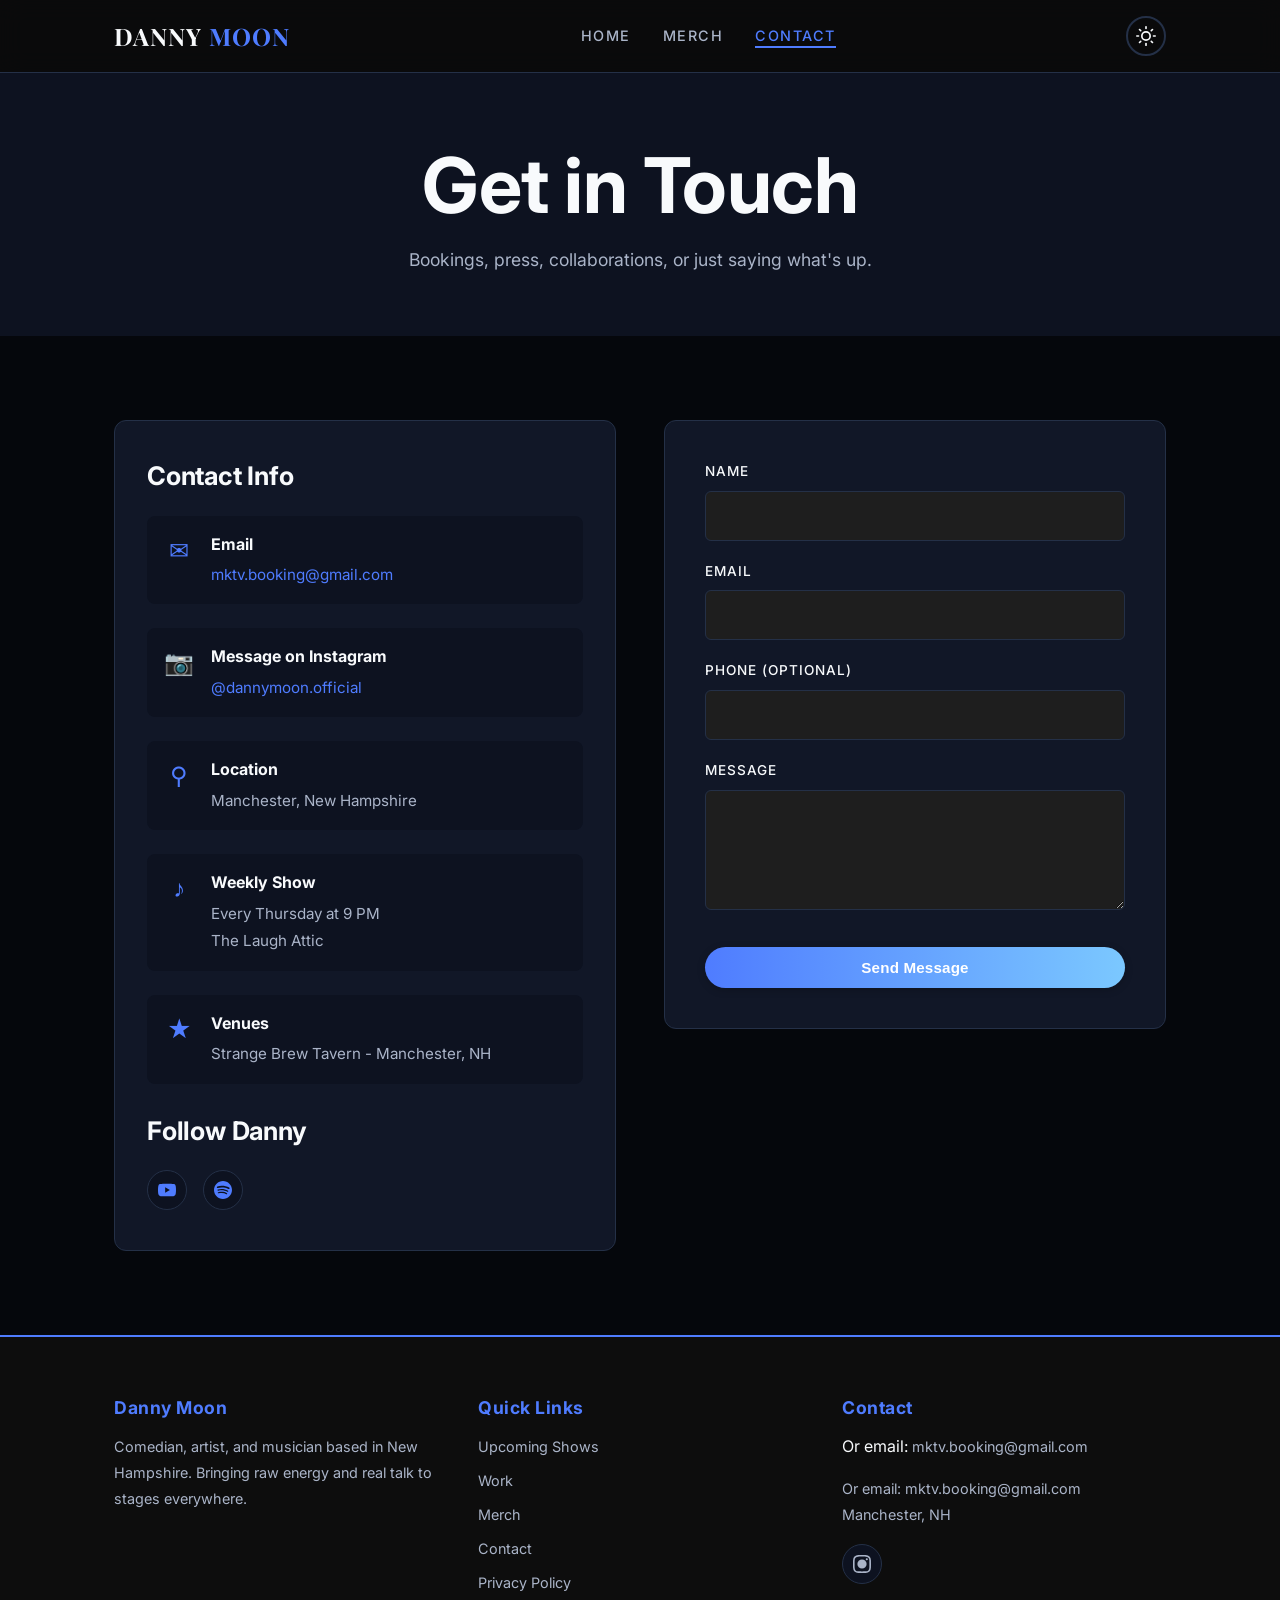
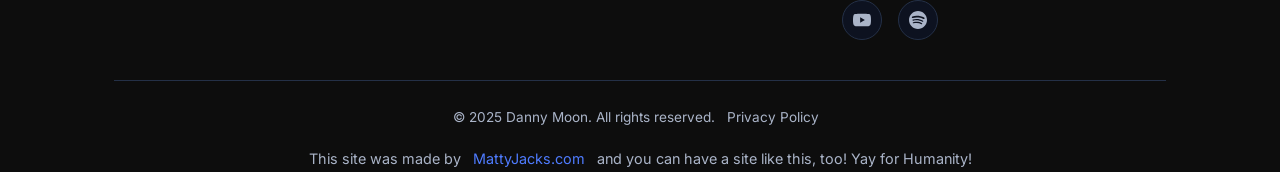
==== commit 56306fa4: "new website who dis" ====
--- a/dm1/contact.html
+++ b/dm1/contact.html
@@ -135,21 +135,7 @@
         </div>
         <div class="footer-col">
           <h4>Contact</h4>
-          <div class="footer-form">
-            <form class="brevo-form" data-source="Footer">
-              <div class="form-group" style="margin-bottom: 8px;">
-                <input type="text" name="name" placeholder="Name" required>
-              </div>
-              <div class="form-group" style="margin-bottom: 8px;">
-                <input type="email" name="email" placeholder="Email" required>
-              </div>
-              <div class="form-group" style="margin-bottom: 8px;">
-                <textarea name="message" placeholder="Message" rows="2" style="min-height: 60px;" required></textarea>
-              </div>
-              <button type="submit" class="btn btn-primary" style="padding: 8px; font-size: 0.85rem;">Send</button>
-              <div class="form-status" style="padding: 8px; font-size: 0.85rem; margin-top: 8px;"></div>
-            </form>
-          </div>
+          <div style="margin-top:8px;">Or email: <a href="mailto:mktv.booking@gmail.com">mktv.booking@gmail.com</a></div>
           <p style="margin-top:16px;">Or email: <a href="mailto:mktv.booking@gmail.com">mktv.booking@gmail.com</a></p>
           <p>Manchester, NH</p>
           <div class="social-links" style="margin-top:16px;">
--- a/dm1/style.css
+++ b/dm1/style.css
@@ -10,8 +10,8 @@
   --bg-card: #1a1a1a;
   --text-primary: #f5f5f5;
   --text-secondary: #b0b0b0;
-  --accent: #E63946;
-  --accent-hover: #ff4d5a;
+  --accent: #e00000;
+  --accent-hover: #ff2b2b;
   --border: #2a2a2a;
   --overlay: rgba(0, 0, 0, 0.65);
   --shadow: 0 4px 24px rgba(0, 0, 0, 0.4);
@@ -21,6 +21,7 @@
   --transition: 0.3s ease;
   --transition-fast: 0.15s ease;
   --transition-slow: 0.5s ease;
+  --hero-bg: var(--accent);
 }
 
 /* --- Light Mode --- */
@@ -249,6 +250,89 @@
   transform: translateY(-7px) rotate(-45deg);
 }
 
+/* --- Media Library --- */
+.media-layout {
+  display: grid;
+  grid-template-columns: 1.05fr 0.95fr;
+  gap: 24px;
+  align-items: start;
+}
+
+.media-panel {
+  background: var(--bg-card);
+  border: 1px solid var(--border);
+  border-radius: 24px;
+  overflow: hidden;
+  box-shadow: var(--shadow);
+}
+
+.media-panel-header {
+  display: flex;
+  align-items: center;
+  justify-content: space-between;
+  padding: 18px 20px;
+  border-bottom: 1px solid var(--border);
+}
+
+.media-panel-header h3 {
+  margin: 0;
+}
+
+.media-panel iframe {
+  width: 100%;
+  min-height: 420px;
+  border: 0;
+  background: #fff;
+}
+
+.media-grid {
+  display: grid;
+  grid-template-columns: repeat(2, minmax(0, 1fr));
+  gap: 16px;
+}
+
+.media-card {
+  display: block;
+  overflow: hidden;
+  border-radius: 18px;
+  border: 1px solid var(--border);
+  background: var(--bg-card);
+  box-shadow: var(--shadow);
+}
+
+.media-card img {
+  width: 100%;
+  aspect-ratio: 4 / 3;
+  object-fit: cover;
+}
+
+.media-card div {
+  padding: 14px 16px;
+}
+
+.media-card strong {
+  display: block;
+  color: var(--text-primary);
+  margin-bottom: 4px;
+}
+
+.media-card span {
+  color: var(--text-secondary);
+  font-size: 0.95rem;
+}
+
+@media (max-width: 900px) {
+  .media-layout {
+    grid-template-columns: 1fr;
+  }
+}
+
+@media (max-width: 640px) {
+  .media-grid {
+    grid-template-columns: 1fr;
+  }
+}
+
 /* --- Hero Section --- */
 .hero {
   position: relative;
@@ -325,6 +409,37 @@
   letter-spacing: -1px;
 }
 
+.hero-quote {
+  font-family: 'Great Vibes', 'Playfair Display', serif;
+  font-size: clamp(1.2rem, 3vw, 2rem);
+  color: var(--text-primary);
+  margin-top: 12px;
+  line-height: 1.1;
+  text-align: center;
+}
+
+.hero-quote cite {
+  display: block;
+  font-family: 'Inter', sans-serif;
+  font-size: 0.9rem;
+  color: var(--text-secondary);
+  margin-top: 6px;
+}
+
+/* Performance embed styling */
+.performance-embed {
+  margin: 12px 0 24px;
+  border-radius: 12px;
+  overflow: hidden;
+  border: 1px solid var(--border);
+}
+.performance-embed iframe {
+  width: 100%;
+  height: 480px;
+  border: 0;
+  display: block;
+}
+
 [data-theme="light"] .hero-content h1 {
   text-shadow: 0 2px 16px rgba(255,255,255,0.7);
 }
@@ -395,6 +510,46 @@
   to {
     width: 60px;
   }
+}
+
+/* --- Voice Reel Section --- */
+.reel-section {
+  padding-top: 24px;
+}
+
+.reel-card {
+  display: grid;
+  grid-template-columns: 0.95fr 1.05fr;
+  gap: 32px;
+  background: var(--bg-card);
+  border: 1px solid var(--border);
+  border-radius: 20px;
+  padding: 32px;
+  box-shadow: var(--shadow);
+  align-items: center;
+}
+
+.reel-copy h2 {
+  margin-bottom: 16px;
+}
+
+.reel-copy p {
+  margin-bottom: 12px;
+}
+
+.reel-actions {
+  display: flex;
+  gap: 16px;
+  flex-wrap: wrap;
+  margin-top: 24px;
+}
+
+.reel-video iframe {
+  width: 100%;
+  aspect-ratio: 16 / 9;
+  border: 0;
+  border-radius: 12px;
+  background: #000;
 }
 
 /* --- Welcome Section --- */
@@ -1411,6 +1566,10 @@
     gap: 8px;
   }
 
+  .reel-card {
+    grid-template-columns: 1fr;
+  }
+
   .show-info {
     padding: 0;
   }
@@ -1580,3 +1739,475 @@
 .footer-form .brevo-form button {
   padding: 10px;
 }
+
+:root {
+  --accent: #4f7cff;
+  --accent-hover: #6d95ff;
+  --bg-primary: #05070c;
+  --bg-secondary: #0d1220;
+  --bg-card: #111727;
+  --text-primary: #f8fafc;
+  --text-secondary: #aab4c8;
+  --border: #243047;
+  --shadow: 0 18px 45px rgba(0, 0, 0, 0.26);
+}
+
+body {
+  font-family: 'Inter', sans-serif;
+  background: var(--bg-primary);
+  color: var(--text-primary);
+  padding-top: 0;
+}
+
+.sticky-cta {
+  position: fixed;
+  right: 20px;
+  bottom: 20px;
+  z-index: 1200;
+  padding: 12px 18px;
+  border-radius: 999px;
+  background: linear-gradient(90deg, var(--accent), #7bc8ff);
+  color: white;
+  font-weight: 700;
+  box-shadow: 0 16px 40px rgba(0,0,0,0.35);
+}
+
+.sticky-cta:hover {
+  color: white;
+  transform: translateY(-2px);
+}
+
+h1, h2, h3, h4 {
+  font-family: 'Space Grotesk', 'Inter', sans-serif;
+}
+
+.eyebrow {
+  display: inline-block;
+  font-size: 0.82rem;
+  letter-spacing: 0.24em;
+  text-transform: uppercase;
+  color: var(--accent);
+  margin-bottom: 12px;
+  font-weight: 700;
+}
+
+.hero-modern {
+  min-height: 100vh;
+  display: flex;
+  align-items: center;
+  padding: 120px 0 80px;
+  background-color: var(--hero-bg);
+}
+
+.hero-grid {
+  display: grid;
+  grid-template-columns: 1.05fr 0.95fr;
+  gap: 40px;
+  align-items: center;
+}
+
+.hero-copy h1 {
+  font-size: clamp(3rem, 6vw, 5rem);
+  margin-bottom: 16px;
+}
+
+.hero-subtitle {
+  font-size: 0.95rem;
+  font-weight: 700;
+  letter-spacing: 0.2em;
+  text-transform: uppercase;
+  color: var(--accent);
+  margin-bottom: 14px;
+}
+
+.hero-tagline {
+  font-size: clamp(1.05rem, 2.2vw, 1.3rem);
+  line-height: 1.8;
+  color: var(--text-secondary);
+  max-width: 680px;
+  margin-bottom: 28px;
+}
+
+.hero-proof {
+  display: flex;
+  flex-wrap: wrap;
+  gap: 10px;
+  margin-bottom: 24px;
+}
+
+.hero-proof span {
+  border: 1px solid var(--border);
+  border-radius: 999px;
+  padding: 8px 12px;
+  color: var(--text-secondary);
+  background: rgba(255,255,255,0.04);
+  font-size: 0.9rem;
+}
+
+.hero-actions {
+  display: flex;
+  gap: 16px;
+  flex-wrap: wrap;
+  margin-bottom: 24px;
+}
+
+.btn {
+  padding: 12px 24px;
+  border-radius: 999px;
+  font-size: 0.95rem;
+  text-transform: none;
+  letter-spacing: 0.01em;
+}
+
+.btn-primary {
+  background: linear-gradient(90deg, var(--accent), #7bc8ff);
+  color: #fff;
+}
+
+.btn-outline {
+  border: 1px solid var(--border);
+  color: var(--text-primary);
+  background: transparent;
+}
+
+.btn-outline:hover {
+  border-color: var(--accent);
+  color: var(--accent);
+}
+
+.hero-socials {
+  display: flex;
+  gap: 20px;
+  flex-wrap: wrap;
+}
+
+.hero-socials a {
+  color: var(--text-secondary);
+  font-weight: 600;
+}
+
+.hero-socials a:hover {
+  color: var(--accent);
+}
+
+.hero-visual img,
+.about-visual img,
+.feature-card img {
+  width: 100%;
+  height: 100%;
+  object-fit: cover;
+  display: block;
+}
+
+.hero-visual {
+  position: relative;
+  border-radius: 24px;
+  overflow: hidden;
+  box-shadow: var(--shadow);
+}
+
+.hero-badge {
+  position: absolute;
+  left: 20px;
+  bottom: 20px;
+  background: rgba(5, 7, 12, 0.78);
+  border: 1px solid rgba(255,255,255,0.16);
+  border-radius: 16px;
+  padding: 16px 18px;
+  max-width: 280px;
+}
+
+.hero-badge span {
+  display: block;
+  font-size: 0.75rem;
+  letter-spacing: 0.24em;
+  text-transform: uppercase;
+  color: var(--accent);
+  margin-bottom: 6px;
+}
+
+.hero-badge strong {
+  color: var(--text-primary);
+  font-size: 0.97rem;
+  line-height: 1.5;
+}
+
+.section {
+  padding: 84px 0;
+}
+
+.alt-section {
+  background: var(--bg-secondary);
+}
+
+.section-heading {
+  max-width: 760px;
+  margin: 0 auto 36px;
+  text-align: center;
+}
+
+.section-heading h2,
+.about-copy h2,
+.contact-copy h2,
+.page-hero h1 {
+  margin-bottom: 14px;
+}
+
+.credits-showcase {
+  display: grid;
+  grid-template-columns: repeat(3, minmax(0, 1fr));
+  gap: 20px;
+  margin-bottom: 24px;
+}
+
+.credit-card {
+  padding: 24px;
+  border-radius: 22px;
+  background: var(--bg-card);
+  border: 1px solid var(--border);
+  box-shadow: var(--shadow);
+}
+
+.primary-credit {
+  background: linear-gradient(135deg, rgba(79, 124, 255, 0.2), rgba(5, 7, 12, 0.95));
+}
+
+.credit-card h3 {
+  margin-bottom: 10px;
+}
+
+.credit-card a {
+  display: inline-block;
+  margin-top: 12px;
+  color: var(--accent);
+  font-weight: 700;
+}
+
+.value-grid {
+  display: grid;
+  grid-template-columns: repeat(3, minmax(0, 1fr));
+  gap: 20px;
+}
+
+.value-card,
+.process-card,
+.credit-card,
+.testimonial-card,
+.service-card,
+.feature-card,
+.media-card {
+  padding: 24px;
+  border-radius: 20px;
+  background: var(--bg-card);
+  border: 1px solid var(--border);
+  box-shadow: var(--shadow);
+  opacity: 0;
+  transform: translateY(24px);
+  transition: opacity 0.6s ease, transform 0.6s ease, box-shadow 0.3s ease;
+}
+
+.reveal-card.is-visible {
+  opacity: 1;
+  transform: translateY(0);
+}
+
+.value-card h3,
+.process-card h3 {
+  margin-bottom: 10px;
+}
+
+.process-grid {
+  display: grid;
+  grid-template-columns: repeat(3, minmax(0, 1fr));
+  gap: 20px;
+}
+
+.testimonial-grid,
+.services-grid {
+  display: grid;
+  grid-template-columns: repeat(3, minmax(0, 1fr));
+  gap: 20px;
+}
+
+.testimonial-card,
+.service-card {
+  padding: 24px;
+  border-radius: 20px;
+  background: var(--bg-card);
+  border: 1px solid var(--border);
+  box-shadow: var(--shadow);
+}
+
+.testimonial-card p {
+  margin-bottom: 14px;
+  color: var(--text-primary);
+}
+
+.testimonial-card strong {
+  color: var(--accent);
+}
+
+.service-card h3 {
+  margin-bottom: 10px;
+}
+
+.process-card span {
+  display: inline-block;
+  margin-bottom: 12px;
+  color: var(--accent);
+  font-weight: 700;
+  letter-spacing: 0.2em;
+  text-transform: uppercase;
+}
+
+.cta-strip {
+  margin-top: 30px;
+  padding: 24px 28px;
+  border-radius: 22px;
+  border: 1px solid var(--border);
+  background: linear-gradient(135deg, rgba(79, 124, 255, 0.16), rgba(5, 7, 12, 0.95));
+  display: flex;
+  justify-content: space-between;
+  align-items: center;
+  gap: 20px;
+  flex-wrap: wrap;
+}
+
+.cta-strip p {
+  margin: 0;
+  color: var(--text-primary);
+  font-size: 1.05rem;
+}
+
+.feature-grid {
+  display: grid;
+  grid-template-columns: repeat(3, minmax(0, 1fr));
+  gap: 24px;
+}
+
+.feature-card {
+  background: var(--bg-card);
+  border: 1px solid var(--border);
+  border-radius: 20px;
+  overflow: hidden;
+  box-shadow: var(--shadow);
+}
+
+.feature-card img {
+  aspect-ratio: 4 / 3;
+}
+
+.feature-card-body {
+  padding: 22px;
+}
+
+.feature-card h3 {
+  margin-bottom: 10px;
+}
+
+.feature-card p {
+  margin-bottom: 14px;
+  color: var(--text-secondary);
+}
+
+.feature-card a {
+  color: var(--accent);
+  font-weight: 700;
+}
+
+.about-grid {
+  display: grid;
+  grid-template-columns: 0.95fr 1.05fr;
+  gap: 32px;
+  align-items: center;
+}
+
+.about-visual img {
+  border-radius: 24px;
+  box-shadow: var(--shadow);
+}
+
+.bullet-list {
+  padding-left: 20px;
+  color: var(--text-secondary);
+  margin: 20px 0 26px;
+}
+
+.bullet-list li {
+  margin-bottom: 10px;
+}
+
+.contact-panel {
+  display: grid;
+  grid-template-columns: 0.95fr 1.05fr;
+  gap: 24px;
+  padding: 32px;
+  background: linear-gradient(135deg, rgba(79, 124, 255, 0.1), rgba(5, 7, 12, 0.9));
+  border: 1px solid var(--border);
+  border-radius: 24px;
+  box-shadow: var(--shadow);
+}
+
+.contact-card {
+  background: rgba(5, 7, 12, 0.72);
+  border: 1px solid var(--border);
+  border-radius: 20px;
+  padding: 24px;
+}
+
+.accent-card {
+  background: linear-gradient(135deg, rgba(79, 124, 255, 0.18), rgba(5, 7, 12, 0.92));
+}
+
+.page-hero {
+  padding: 120px 0 50px;
+  text-align: center;
+  background: linear-gradient(135deg, rgba(79, 124, 255, 0.12), rgba(5, 7, 12, 0.96));
+}
+
+.page-hero p {
+  max-width: 700px;
+  margin: 0 auto;
+  color: var(--text-secondary);
+}
+
+.footer {
+  margin-top: 0;
+}
+
+@media (max-width: 900px) {
+  .hero-grid,
+  .about-grid,
+  .contact-panel,
+  .feature-grid,
+  .value-grid,
+  .process-grid,
+  .credits-showcase,
+  .testimonial-grid,
+  .services-grid {
+    grid-template-columns: 1fr;
+  }
+
+  .feature-grid {
+    grid-template-columns: repeat(2, minmax(0, 1fr));
+  }
+}
+
+@media (max-width: 640px) {
+  .hero-modern {
+    padding-top: 100px;
+  }
+
+  .feature-grid {
+    grid-template-columns: 1fr;
+  }
+
+  .contact-panel {
+    padding: 20px;
+  }
+
+  .hero-actions {
+    flex-direction: column;
+    align-items: flex-start;
+  }
+}
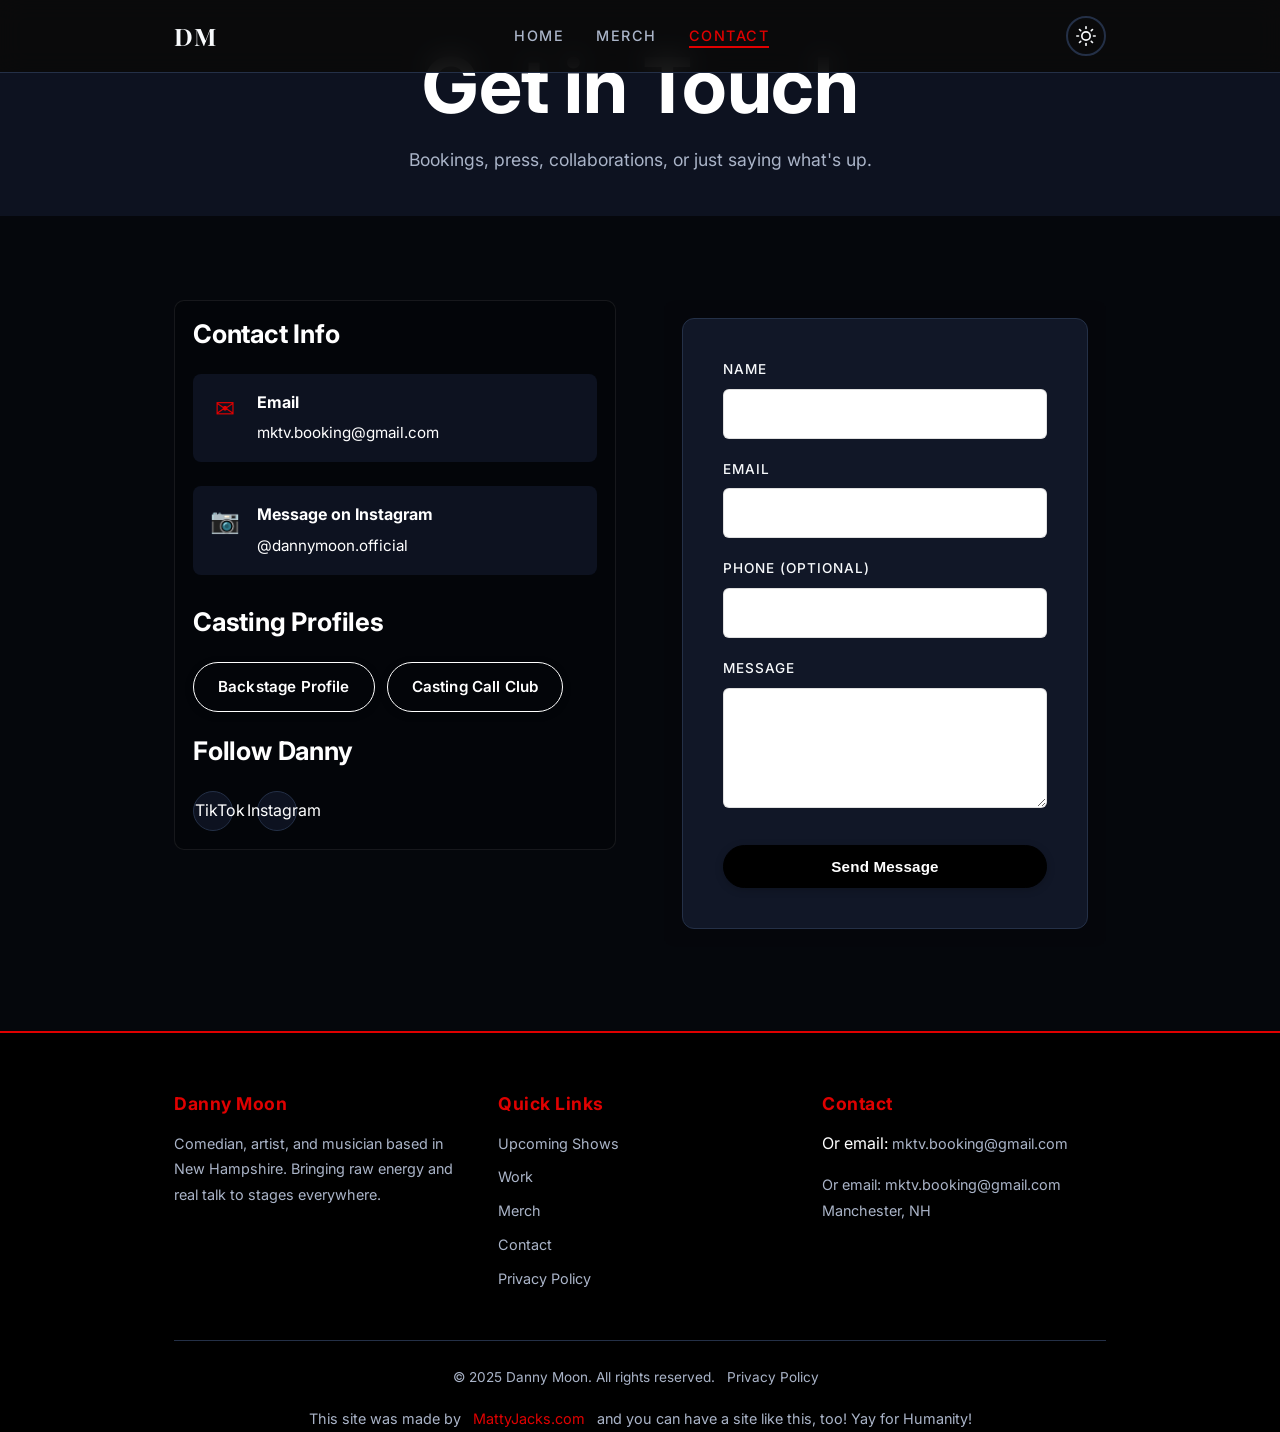
==== commit 3b981a33: "thatnewnew frfr" ====
--- a/dm1/contact.html
+++ b/dm1/contact.html
@@ -13,6 +13,21 @@
 
   <!-- Styles -->
   <link rel="stylesheet" href="style.css">
+  <style>
+    /* Contact page color overrides to match red/white/black scheme */
+    :root { --accent: #e00000; }
+    body { background-color: var(--accent); color: #fff; }
+    .container { max-width: 980px; }
+    .contact-hero { padding: 40px 0; color: #fff; }
+    .contact-info-card { background: rgba(0,0,0,0.25); border: 1px solid rgba(255,255,255,0.08); padding: 18px; border-radius: 10px; color: #fff; }
+    .contact-detail strong, .contact-detail p, .contact-detail a { color: #fff; }
+    .contact-form-wrapper { background: rgba(0,0,0,0.08); padding: 18px; border-radius: 10px; }
+    .brevo-form input, .brevo-form textarea { background: #fff; color: #000; border: 1px solid rgba(0,0,0,0.12); }
+    .btn-primary { background: #000; color: #fff; border: 1px solid #000; }
+    .btn-outline { color: #fff; border: 1px solid #fff; background: transparent; }
+    .social-links a { color: #fff; margin-right: 12px; }
+    footer.footer { background: #000; color: #fff; }
+  </style>
 </head>
 <body>
 
@@ -52,37 +67,21 @@
             </div>
           </div>
 
-          <div class="contact-detail">
-            <div class="icon">&#9906;</div>
-            <div>
-              <strong>Location</strong>
-              <p>Manchester, New Hampshire</p>
-            </div>
+          <h3 style="margin-top:32px;">Casting Profiles</h3>
+          <div style="margin-top:12px;display:flex;gap:12px;flex-wrap:wrap;">
+            <a class="btn btn-outline" href="https://www.backstage.com/vo/danny-moon-2/" target="_blank" rel="noopener">Backstage Profile</a>
+            <a class="btn btn-outline" id="ccc-link" href="https://www.castingcall.club/m/dannymoon" target="_blank" rel="noopener">Casting Call Club</a>
           </div>
 
-          <div class="contact-detail">
-            <div class="icon">&#9834;</div>
-            <div>
-              <strong>Weekly Show</strong>
-              <p>Every Thursday at 9 PM<br>The Laugh Attic</p>
-            </div>
-          </div>
-
-          <div class="contact-detail">
-            <div class="icon">&#9733;</div>
-            <div>
-              <strong>Venues</strong>
-              <p>Strange Brew Tavern - Manchester, NH</p>
-            </div>
-          </div>
-
-          <h3 style="margin-top:32px;">Follow Danny</h3>
-          <div class="social-links" style="margin-top:16px;">
-            <a href="https://youtube.com/@moonkiddtv?si=SjjC8oL-Yl4p6Mle" target="_blank" rel="noopener" aria-label="YouTube">
-              <svg width="18" height="18" viewBox="0 0 24 24" fill="currentColor"><path d="M23.498 6.186a3.016 3.016 0 0 0-2.122-2.136C19.505 3.545 12 3.545 12 3.545s-7.505 0-9.377.505A3.017 3.017 0 0 0 .502 6.186C0 8.07 0 12 0 12s0 3.93.502 5.814a3.016 3.016 0 0 0 2.122 2.136c1.871.505 9.376.505 9.376.505s7.505 0 9.377-.505a3.015 3.015 0 0 0 2.122-2.136C24 15.93 24 12 24 12s0-3.93-.502-5.814zM9.545 15.568V8.432L15.818 12l-6.273 3.568z"/></svg>
+          <h3 style="margin-top:24px;">Follow Danny</h3>
+          <div class="social-links" style="margin-top:12px;display:flex;gap:12px;align-items:center;">
+            <a class="social-link" href="https://www.tiktok.com/@dannymoon.offical" target="_blank" rel="noopener" aria-label="TikTok">
+              <svg width="18" height="18" viewBox="0 0 24 24" fill="currentColor" aria-hidden="true"><path d="M12.003 2.001h1.996v6.002A4.999 4.999 0 0 1 12.003 14a4.99 4.99 0 0 1-4.992-4.997 1 1 0 0 1 2 0A2.99 2.99 0 0 0 12.003 11c1.654 0 3-1.346 3-3V4.001h-1.999V2.001z"/></svg>
+              <span style="margin-left:6px;">TikTok</span>
             </a>
-            <a href="https://open.spotify.com/artist/1HLNnqBfvIBwXme7tqzdJm?si=hnwbcrXqQ1uflK0Pj6fdUg" target="_blank" rel="noopener" aria-label="Spotify">
-              <svg width="18" height="18" viewBox="0 0 24 24" fill="currentColor"><path d="M12 0C5.4 0 0 5.4 0 12s5.4 12 12 12 12-5.4 12-12S18.66 0 12 0zm5.521 17.34c-.24.359-.66.48-1.021.24-2.82-1.74-6.36-2.101-10.561-1.141-.418.122-.779-.179-.899-.539-.12-.421.18-.78.54-.9 4.56-1.021 8.52-.6 11.64 1.32.42.18.479.659.301 1.02zm1.44-3.3c-.301.42-.841.6-1.262.3-3.239-1.98-8.159-2.58-11.939-1.38-.479.12-1.02-.12-1.14-.6-.12-.48.12-1.021.6-1.141C9.6 9.9 15 10.561 18.72 12.84c.361.181.54.78.241 1.2zm.12-3.36C15.24 8.4 8.82 8.16 5.16 9.301c-.6.179-1.2-.181-1.38-.721-.18-.601.18-1.2.72-1.381 4.26-1.26 11.28-1.02 15.721 1.621.539.3.719 1.02.419 1.56-.299.421-1.02.599-1.559.3z"/></svg>
+            <a class="social-link" href="https://www.instagram.com/dannymoon.official" target="_blank" rel="noopener" aria-label="Instagram">
+              <svg width="18" height="18" viewBox="0 0 24 24" fill="currentColor" aria-hidden="true"><path d="M7 2h10a5 5 0 0 1 5 5v10a5 5 0 0 1-5 5H7a5 5 0 0 1-5-5V7a5 5 0 0 1 5-5zm5 6.5A4.5 4.5 0 1 0 16.5 13 4.5 4.5 0 0 0 12 8.5zm6.8-3.3a1.2 1.2 0 1 0 1.2 1.2 1.2 1.2 0 0 0-1.2-1.2z"/></svg>
+              <span style="margin-left:6px;">Instagram</span>
             </a>
           </div>
         </div>
@@ -138,19 +137,7 @@
           <div style="margin-top:8px;">Or email: <a href="mailto:mktv.booking@gmail.com">mktv.booking@gmail.com</a></div>
           <p style="margin-top:16px;">Or email: <a href="mailto:mktv.booking@gmail.com">mktv.booking@gmail.com</a></p>
           <p>Manchester, NH</p>
-          <div class="social-links" style="margin-top:16px;">
-            <a href="https://www.instagram.com/dannymoon.official" target="_blank" rel="noopener" aria-label="Instagram">
-              <svg width="18" height="18" viewBox="0 0 24 24" fill="currentColor"><path d="M12 2.163c3.204 0 3.584.012 4.85.07 3.252.148 4.771 1.691 4.919 4.919.058 1.265.069 1.645.069 4.849 0 3.205-.012 3.584-.069 4.849-.149 3.225-1.664 4.771-4.919 4.919-1.266.058-1.644.07-4.85.07-3.204 0-3.584-.012-4.849-.07-3.26-.149-4.771-1.699-4.919-4.92-.058-1.265-.07-1.644-.07-4.849 0-3.204.013-3.583.07-4.849.149-3.227 1.664-4.771 4.919-4.919 1.266-.057 1.645-.069 4.849-.069zm0-2.163c-3.259 0-3.667.014-4.947.072-4.358.2-6.78 2.618-6.98 6.98-.059 1.281-.073 1.689-.073 4.948 0 3.259.014 3.668.072 4.948.2 4.358 2.618 6.78 6.98 6.98 1.281.058 1.689.072 4.948.072 3.259 0 3.668-.014 4.948-.072 4.354-.2 6.782-2.618 6.979-6.98.059-1.28.073-1.689.073-4.948 0-3.259-.014-3.667-.072-4.947-.196-4.354-2.617-6.78-6.979-6.98-1.281-.059-1.69-.073-4.949-.073zM5.838 12a6.162 6.162 0 1 1 12.324 0 6.162 6.162 0 0 1-12.324 0zM12 16a4 4 0 1 1 0-8 4 4 0 0 1 0 8zm4.965-10.322a1.44 1.44 0 1 1 2.881.001 1.44 1.44 0 0 1-2.881-.001z"/></svg>
-            </a>
-          </div>
-          <div class="social-links">
-            <a href="https://youtube.com/@moonkiddtv?si=SjjC8oL-Yl4p6Mle" target="_blank" rel="noopener" aria-label="YouTube">
-              <svg width="18" height="18" viewBox="0 0 24 24" fill="currentColor"><path d="M23.498 6.186a3.016 3.016 0 0 0-2.122-2.136C19.505 3.545 12 3.545 12 3.545s-7.505 0-9.377.505A3.017 3.017 0 0 0 .502 6.186C0 8.07 0 12 0 12s0 3.93.502 5.814a3.016 3.016 0 0 0 2.122 2.136c1.871.505 9.376.505 9.376.505s7.505 0 9.377-.505a3.015 3.015 0 0 0 2.122-2.136C24 15.93 24 12 24 12s0-3.93-.502-5.814zM9.545 15.568V8.432L15.818 12l-6.273 3.568z"/></svg>
-            </a>
-            <a href="https://open.spotify.com/artist/1HLNnqBfvIBwXme7tqzdJm?si=hnwbcrXqQ1uflK0Pj6fdUg" target="_blank" rel="noopener" aria-label="Spotify">
-              <svg width="18" height="18" viewBox="0 0 24 24" fill="currentColor"><path d="M12 0C5.4 0 0 5.4 0 12s5.4 12 12 12 12-5.4 12-12S18.66 0 12 0zm5.521 17.34c-.24.359-.66.48-1.021.24-2.82-1.74-6.36-2.101-10.561-1.141-.418.122-.779-.179-.899-.539-.12-.421.18-.78.54-.9 4.56-1.021 8.52-.6 11.64 1.32.42.18.479.659.301 1.02zm1.44-3.3c-.301.42-.841.6-1.262.3-3.239-1.98-8.159-2.58-11.939-1.38-.479.12-1.02-.12-1.14-.6-.12-.48.12-1.021.6-1.141C9.6 9.9 15 10.561 18.72 12.84c.361.181.54.78.241 1.2zm.12-3.36C15.24 8.4 8.82 8.16 5.16 9.301c-.6.179-1.2-.181-1.38-.721-.18-.601.18-1.2.72-1.381 4.26-1.26 11.28-1.02 15.721 1.621.539.3.719 1.02.419 1.56-.299.421-1.02.599-1.559.3z"/></svg>
-            </a>
-          </div>
+          <!-- Social links removed for minimal portfolio -->
         </div>
       </div>
       <div class="footer-bottom">
--- a/dm1/style.css
+++ b/dm1/style.css
@@ -5,7 +5,7 @@
 
 /* --- CSS Custom Properties (Dark Mode Default) --- */
 :root {
-  --bg-primary: #0a0a0a;
+  --bg-primary: var(--accent);
   --bg-secondary: #141414;
   --bg-card: #1a1a1a;
   --text-primary: #f5f5f5;
@@ -410,12 +410,13 @@
 }
 
 .hero-quote {
-  font-family: 'Great Vibes', 'Playfair Display', serif;
-  font-size: clamp(1.2rem, 3vw, 2rem);
+  font-family: 'Times New Roman', Times, serif;
+  font-size: clamp(1.2rem, 3vw, 1.6rem);
   color: var(--text-primary);
-  margin-top: 12px;
-  line-height: 1.1;
+  margin: 18px auto 28px auto;
+  line-height: 1.15;
   text-align: center;
+  max-width: 980px;
 }
 
 .hero-quote cite {
@@ -425,6 +426,31 @@
   color: var(--text-secondary);
   margin-top: 6px;
 }
+
+/* Compact audio list */
+.compact-grid {
+  display: grid;
+  grid-template-columns: 1fr;
+  gap: 12px;
+}
+
+.compact-audio {
+  display: flex;
+  align-items: center;
+  gap: 12px;
+  padding: 10px 12px;
+  background: rgba(255,255,255,0.04);
+  border-radius: 8px;
+}
+
+/* Contact page social link styling */
+.social-link { display:inline-flex; align-items:center; gap:8px; color:#fff; text-decoration:none; padding:6px 8px; border-radius:6px; border:1px solid rgba(255,255,255,0.06); }
+.social-link svg { display:block; width:18px; height:18px; }
+
+/* Slight spacing adjustments for contact form */
+.contact-content { display:flex; gap:20px; align-items:flex-start; }
+.contact-info-card { flex: 0 0 320px; }
+.contact-form-wrapper { flex: 1 1 560px; }
 
 /* Performance embed styling */
 .performance-embed {
@@ -1792,11 +1818,36 @@
 }
 
 .hero-modern {
-  min-height: 100vh;
-  display: flex;
+  min-height: 75vh;
+  display: block;
   align-items: center;
-  padding: 120px 0 80px;
+  padding: 0;
   background-color: var(--hero-bg);
+  position: relative;
+}
+
+.hero-visual {
+  width: 100%;
+  height: 75vh;
+  overflow: hidden;
+  position: relative;
+}
+
+.hero-visual img {
+  width: 100%;
+  height: 100%;
+  object-fit: cover;
+  display: block;
+}
+
+.hero-audio {
+  position: absolute;
+  left: 20px;
+  bottom: 20px;
+  z-index: 3;
+  background: rgba(255,255,255,0.06);
+  padding: 8px 12px;
+  border-radius: 8px;
 }
 
 .hero-grid {
